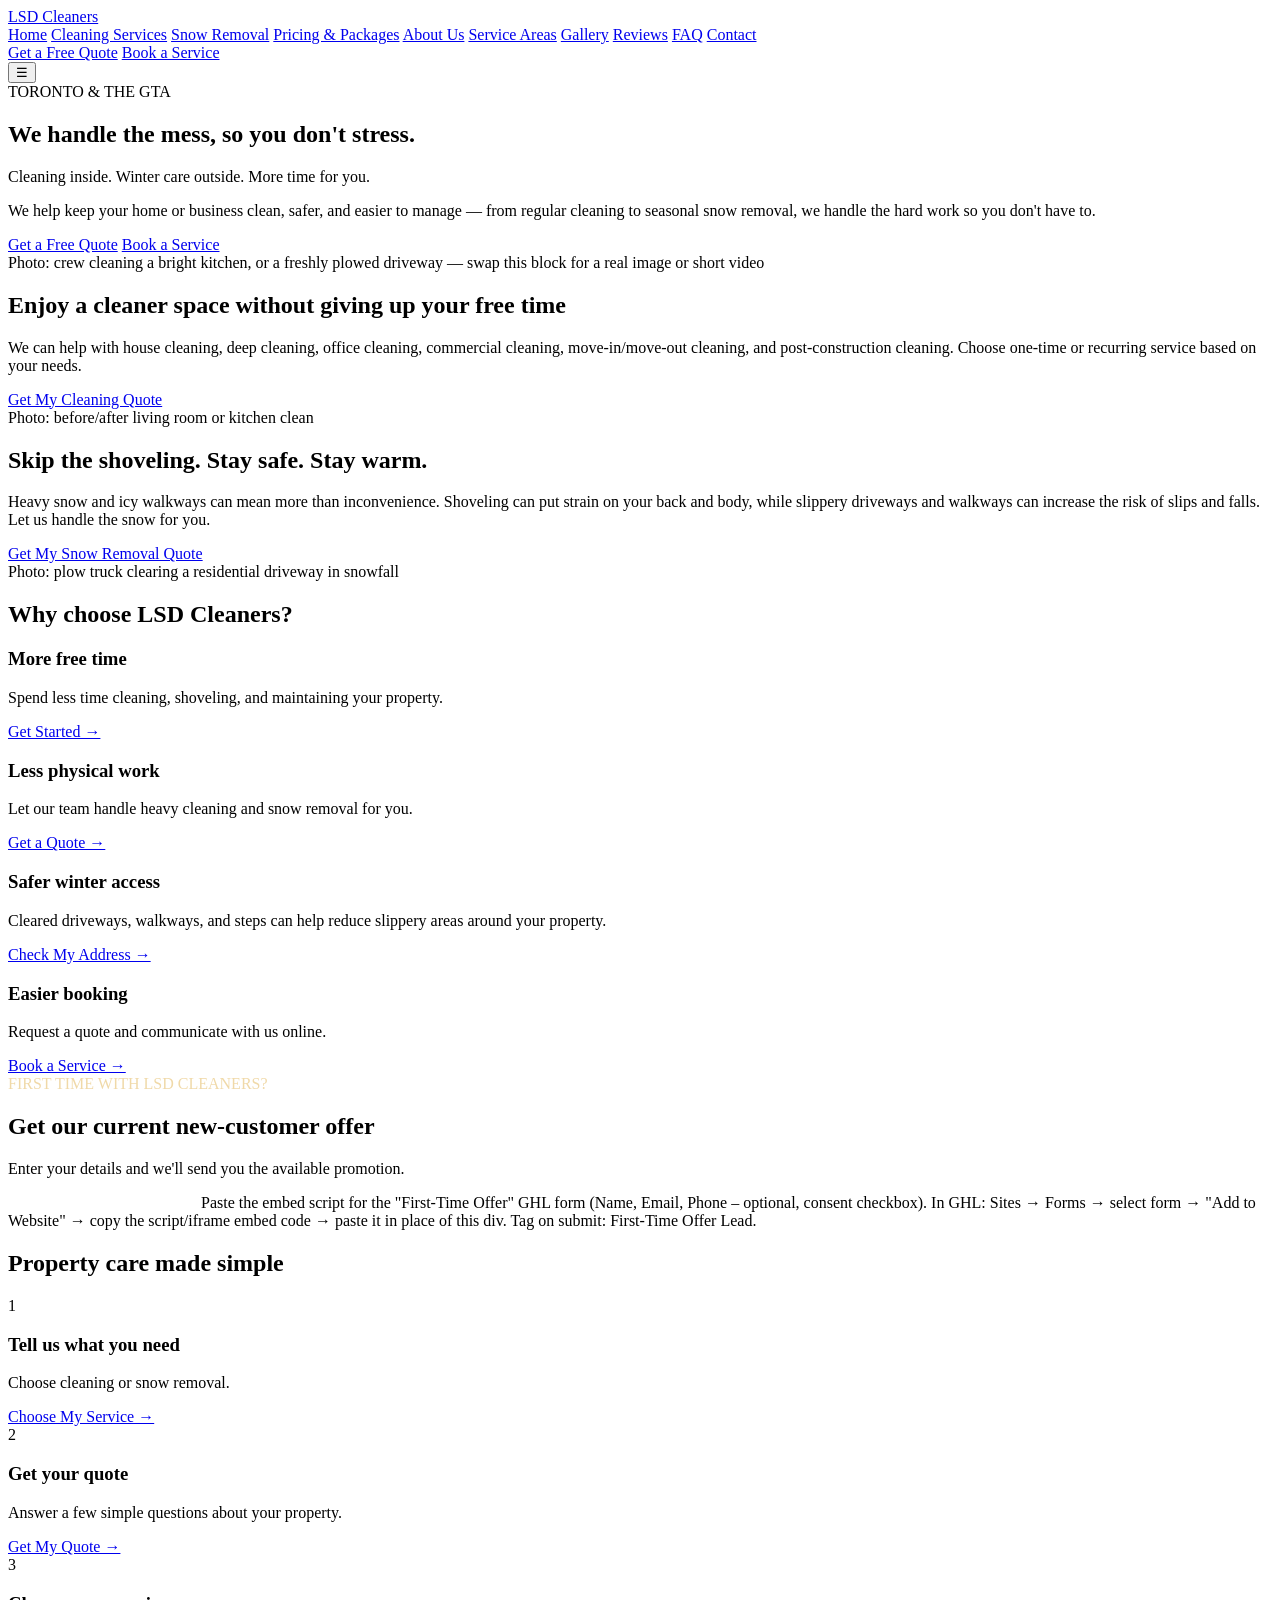
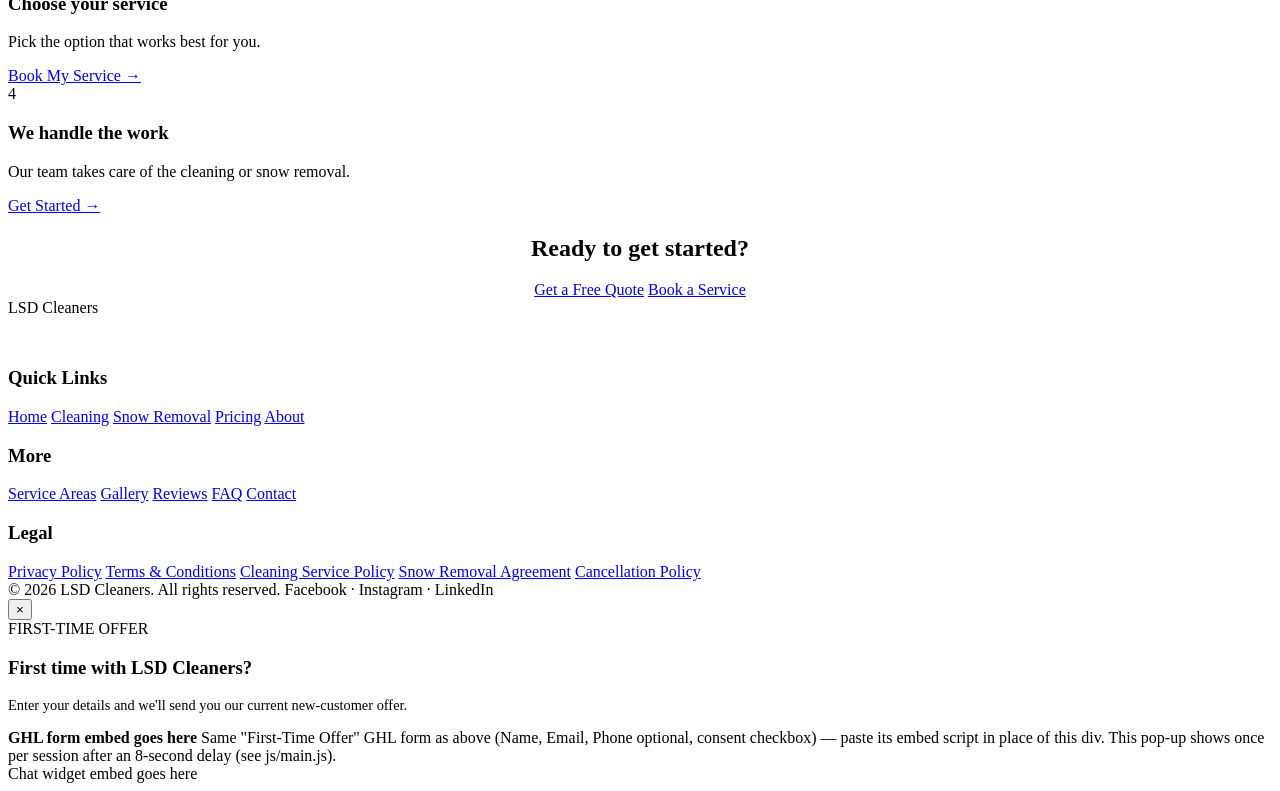
==== index.html @ 61bec06a "Add files via upload" ====
<!DOCTYPE html>
<html lang="en">
<head>
<meta charset="UTF-8">
<meta name="viewport" content="width=device-width, initial-scale=1.0">
<title>LSD Cleaners | House Cleaning & Snow Removal — Toronto & GTA</title>
<meta name="description" content="Residential and commercial cleaning plus seasonal snow removal in Toronto, North York, Scarborough, Markham and Thornhill. Get a free quote today.">
<link rel="preconnect" href="https://fonts.googleapis.com">
<link href="https://fonts.googleapis.com/css2?family=Fraunces:wght@500;600&family=Work+Sans:wght@400;500;600&display=swap" rel="stylesheet">
<link rel="stylesheet" href="css/styles.css">
</head>
<body>

<!-- ============ HEADER ============ -->
<header class="site-header">
  <div class="header-inner">
    <a href="index.html" class="logo">LSD Cleaners</a>
    <nav class="main-nav">
      <a href="index.html">Home</a>
      <a href="cleaning-services.html">Cleaning Services</a>
      <a href="snow-removal.html">Snow Removal</a>
      <a href="pricing.html">Pricing &amp; Packages</a>
      <a href="about.html">About Us</a>
      <a href="service-areas.html">Service Areas</a>
      <a href="gallery.html">Gallery</a>
      <a href="reviews.html">Reviews</a>
      <a href="faq.html">FAQ</a>
      <a href="contact.html">Contact</a>
    </nav>
    <div class="header-ctas">
      <a href="get-a-quote.html" class="btn btn-outline">Get a Free Quote</a>
      <a href="book-now.html" class="btn btn-primary">Book a Service</a>
    </div>
    <button class="nav-toggle" aria-label="Toggle menu">&#9776;</button>
  </div>
</header>

<!-- ============ HERO ============ -->
<section class="hero">
  <div class="wrap hero-inner">
    <div>
      <div class="eyebrow">TORONTO &amp; THE GTA</div>
      <h1>We handle the mess, so you don't stress.</h1>
      <p>Cleaning inside. Winter care outside. More time for you.</p>
      <p>We help keep your home or business clean, safer, and easier to manage — from regular cleaning to seasonal snow removal, we handle the hard work so you don't have to.</p>
      <div class="hero-ctas">
        <a href="get-a-quote.html" class="btn btn-primary">Get a Free Quote</a>
        <a href="book-now.html" class="btn btn-outline">Book a Service</a>
      </div>
    </div>
    <div class="hero-visual">Photo: crew cleaning a bright kitchen, or a freshly plowed driveway — swap this block for a real image or short video</div>
  </div>
</section>

<!-- ============ CLEANING TEASER ============ -->
<section class="section section-alt">
  <div class="wrap service-block">
    <div>
      <div class="accent-bar cleaning"></div>
      <h2>Enjoy a cleaner space without giving up your free time</h2>
      <p>We can help with house cleaning, deep cleaning, office cleaning, commercial cleaning, move-in/move-out cleaning, and post-construction cleaning. Choose one-time or recurring service based on your needs.</p>
      <a href="cleaning-services.html" class="btn btn-outline">Get My Cleaning Quote</a>
    </div>
    <div class="service-media cleaning">Photo: before/after living room or kitchen clean</div>
  </div>
</section>

<!-- ============ SNOW TEASER ============ -->
<section class="section">
  <div class="wrap service-block reverse">
    <div>
      <div class="accent-bar snow"></div>
      <h2>Skip the shoveling. Stay safe. Stay warm.</h2>
      <p>Heavy snow and icy walkways can mean more than inconvenience. Shoveling can put strain on your back and body, while slippery driveways and walkways can increase the risk of slips and falls. Let us handle the snow for you.</p>
      <a href="snow-removal.html" class="btn btn-outline-ice">Get My Snow Removal Quote</a>
    </div>
    <div class="service-media snow">Photo: plow truck clearing a residential driveway in snowfall</div>
  </div>
</section>

<!-- ============ WHY CHOOSE US ============ -->
<section class="section section-alt">
  <div class="wrap">
    <div class="section-head">
      <h2>Why choose LSD Cleaners?</h2>
    </div>
    <div class="card-grid">
      <div class="card">
        <h3>More free time</h3>
        <p>Spend less time cleaning, shoveling, and maintaining your property.</p>
        <a href="get-a-quote.html" class="card-link">Get Started &rarr;</a>
      </div>
      <div class="card ice">
        <h3>Less physical work</h3>
        <p>Let our team handle heavy cleaning and snow removal for you.</p>
        <a href="get-a-quote.html" class="card-link">Get a Quote &rarr;</a>
      </div>
      <div class="card ice">
        <h3>Safer winter access</h3>
        <p>Cleared driveways, walkways, and steps can help reduce slippery areas around your property.</p>
        <a href="service-areas.html" class="card-link">Check My Address &rarr;</a>
      </div>
      <div class="card">
        <h3>Easier booking</h3>
        <p>Request a quote and communicate with us online.</p>
        <a href="book-now.html" class="card-link">Book a Service &rarr;</a>
      </div>
    </div>
  </div>
</section>

<!-- ============ FIRST-TIME OFFER ============ -->
<section class="section">
  <div class="wrap">
    <div class="offer-panel" id="first-time-offer">
      <div>
        <div class="eyebrow" style="color:#F0D9A8;">FIRST TIME WITH LSD CLEANERS?</div>
        <h2>Get our current new-customer offer</h2>
        <p>Enter your details and we'll send you the available promotion.</p>
      </div>
      <div class="ghl-embed-slot">
        <strong style="color:#fff;">GHL form embed goes here</strong>
        Paste the embed script for the "First-Time Offer" GHL form (Name, Email, Phone – optional, consent checkbox).
        In GHL: Sites &rarr; Forms &rarr; select form &rarr; "Add to Website" &rarr; copy the script/iframe embed code &rarr; paste it in place of this div.
        Tag on submit: First-Time Offer Lead.
      </div>
    </div>
  </div>
</section>

<!-- ============ HOW IT WORKS ============ -->
<section class="section section-alt">
  <div class="wrap">
    <div class="section-head">
      <h2>Property care made simple</h2>
    </div>
    <div class="steps">
      <div class="step">
        <div class="num">1</div>
        <h3>Tell us what you need</h3>
        <p>Choose cleaning or snow removal.</p>
        <a href="get-a-quote.html" class="card-link">Choose My Service &rarr;</a>
      </div>
      <div class="step">
        <div class="num">2</div>
        <h3>Get your quote</h3>
        <p>Answer a few simple questions about your property.</p>
        <a href="get-a-quote.html" class="card-link">Get My Quote &rarr;</a>
      </div>
      <div class="step">
        <div class="num">3</div>
        <h3>Choose your service</h3>
        <p>Pick the option that works best for you.</p>
        <a href="book-now.html" class="card-link">Book My Service &rarr;</a>
      </div>
      <div class="step">
        <div class="num">4</div>
        <h3>We handle the work</h3>
        <p>Our team takes care of the cleaning or snow removal.</p>
        <a href="get-a-quote.html" class="card-link">Get Started &rarr;</a>
      </div>
    </div>
  </div>
</section>

<!-- ============ CLOSING CTA ============ -->
<section class="section">
  <div class="wrap" style="text-align:center;">
    <h2>Ready to get started?</h2>
    <div class="hero-ctas" style="justify-content:center;">
      <a href="get-a-quote.html" class="btn btn-primary">Get a Free Quote</a>
      <a href="book-now.html" class="btn btn-outline">Book a Service</a>
    </div>
  </div>
</section>

<!-- ============ FOOTER ============ -->
<footer class="site-footer">
  <div class="wrap footer-grid">
    <div>
      <div class="footer-tagline">LSD Cleaners</div>
      <p style="color:rgba(255,255,255,0.65); font-size:0.88rem;">Cleaning inside. Winter care outside. More time for you.</p>
    </div>
    <div>
      <h3>Quick Links</h3>
      <a href="index.html">Home</a>
      <a href="cleaning-services.html">Cleaning</a>
      <a href="snow-removal.html">Snow Removal</a>
      <a href="pricing.html">Pricing</a>
      <a href="about.html">About</a>
    </div>
    <div>
      <h3>More</h3>
      <a href="service-areas.html">Service Areas</a>
      <a href="gallery.html">Gallery</a>
      <a href="reviews.html">Reviews</a>
      <a href="faq.html">FAQ</a>
      <a href="contact.html">Contact</a>
    </div>
    <div>
      <h3>Legal</h3>
      <a href="privacy.html">Privacy Policy</a>
      <a href="terms.html">Terms &amp; Conditions</a>
      <a href="cleaning-policy.html">Cleaning Service Policy</a>
      <a href="snow-agreement.html">Snow Removal Agreement</a>
      <a href="cancellation-policy.html">Cancellation Policy</a>
    </div>
  </div>
  <div class="wrap footer-bottom">
    <span>&copy; <span id="year"></span> LSD Cleaners. All rights reserved.</span>
    <span>Facebook &middot; Instagram &middot; LinkedIn</span>
  </div>
</footer>

<!-- ============ FIRST-TIME OFFER POP-UP ============ -->
<div class="popup-overlay" id="first-time-popup">
  <div class="popup-card">
    <button class="popup-close" aria-label="Close">&times;</button>
    <div class="eyebrow">FIRST-TIME OFFER</div>
    <h3>First time with LSD Cleaners?</h3>
    <p style="font-size:0.9rem;">Enter your details and we'll send you our current new-customer offer.</p>
    <div class="ghl-slot">
      <strong>GHL form embed goes here</strong>
      Same "First-Time Offer" GHL form as above (Name, Email, Phone optional, consent checkbox) — paste its embed script in place of this div. This pop-up shows once per session after an 8-second delay (see js/main.js).
    </div>
  </div>
</div>

<!-- ============ CHAT WIDGET PLACEHOLDER ============ -->
<!-- Replace this div with GHL's Conversations AI chat widget embed script (Sites/Conversations -> Chat Widget -> copy embed code). It should appear on every page. -->
<div class="chat-launcher-slot">Chat widget embed goes here</div>

<script src="js/main.js"></script>
<script>document.getElementById('year').textContent = new Date().getFullYear();</script>
</body>
</html>
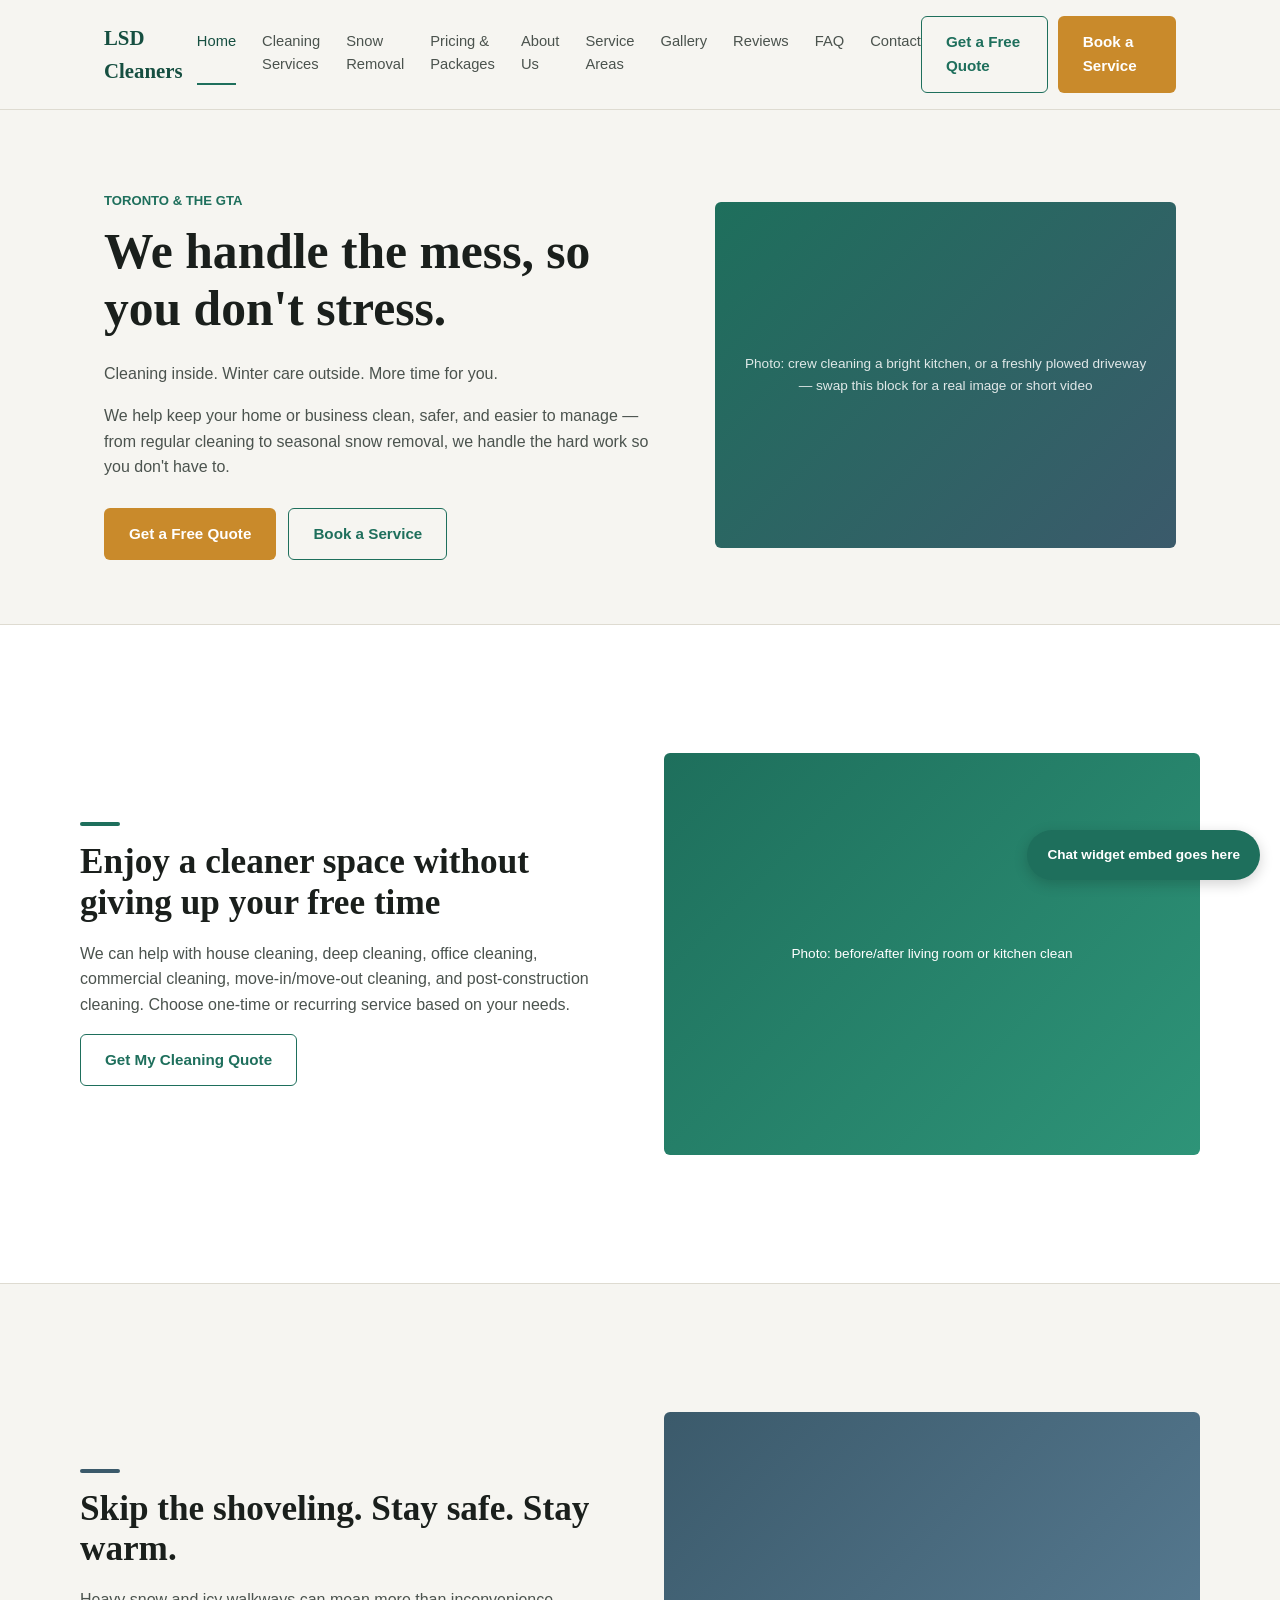
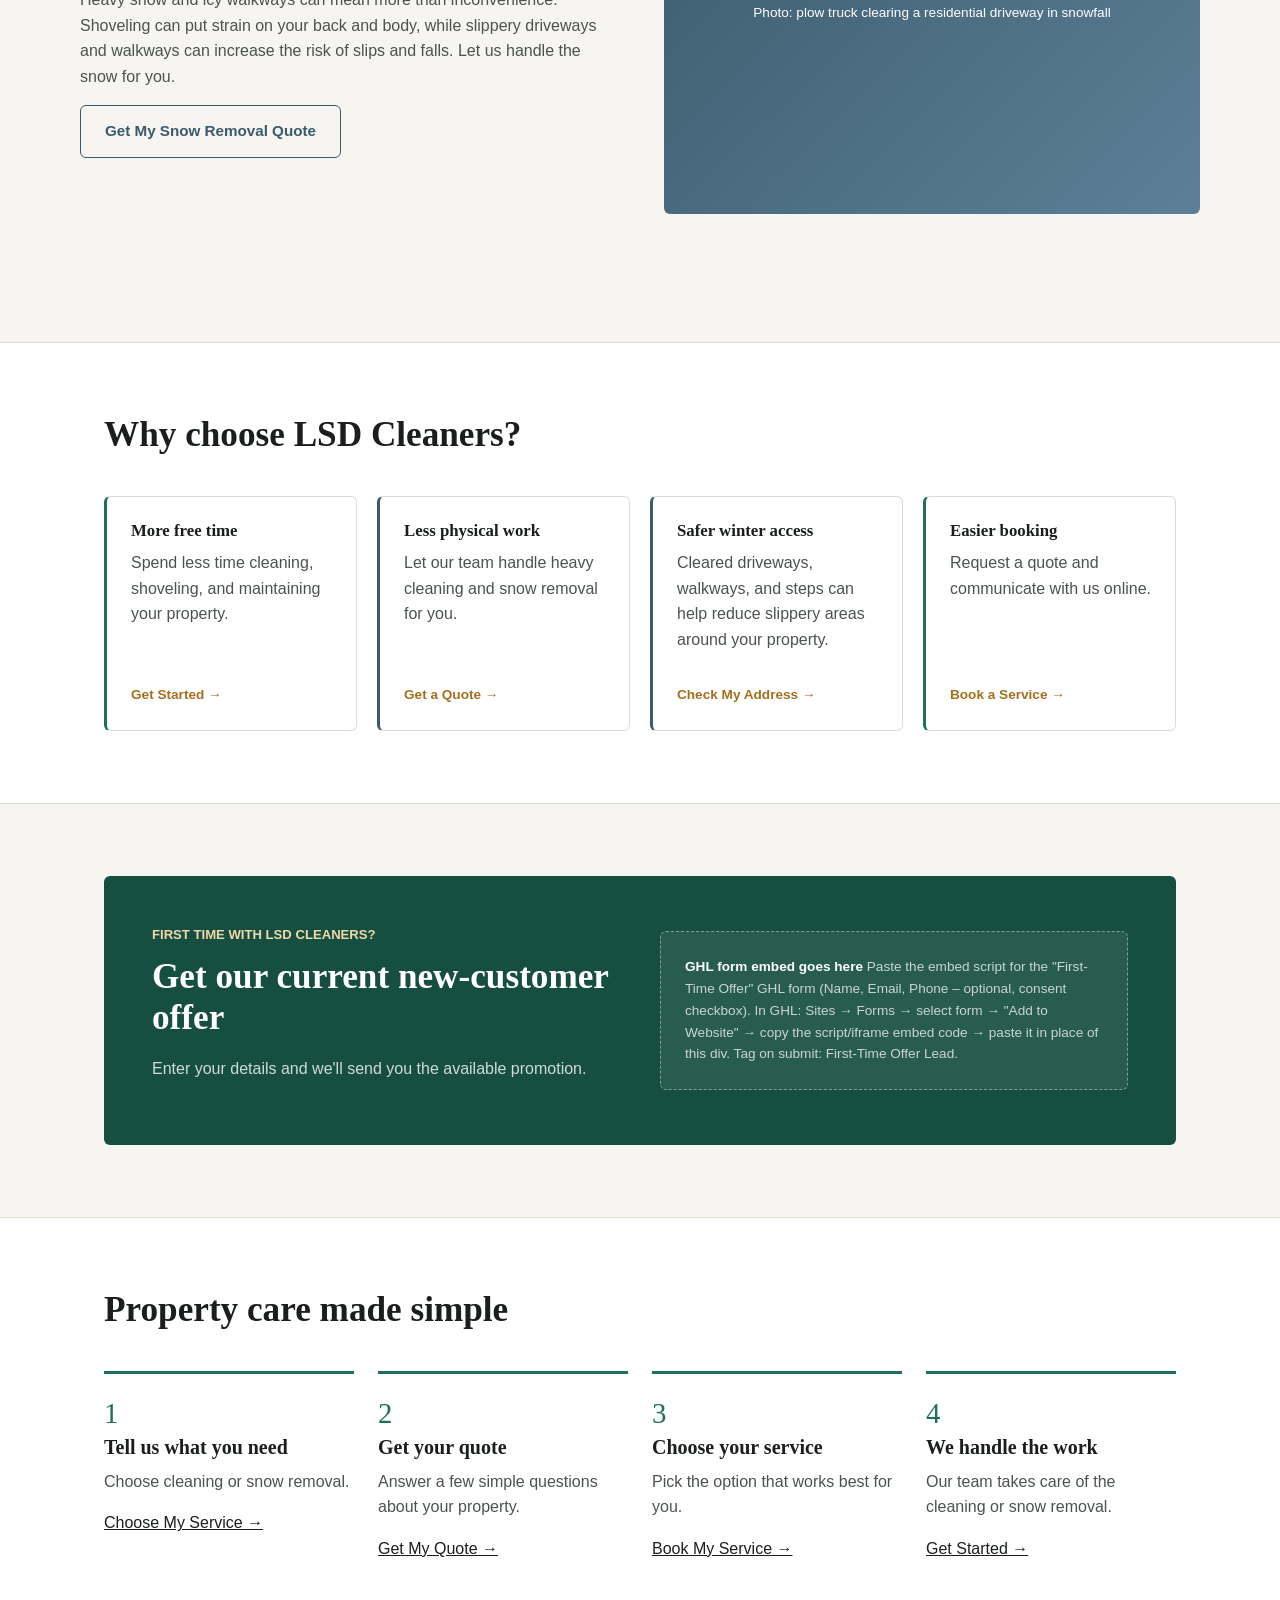
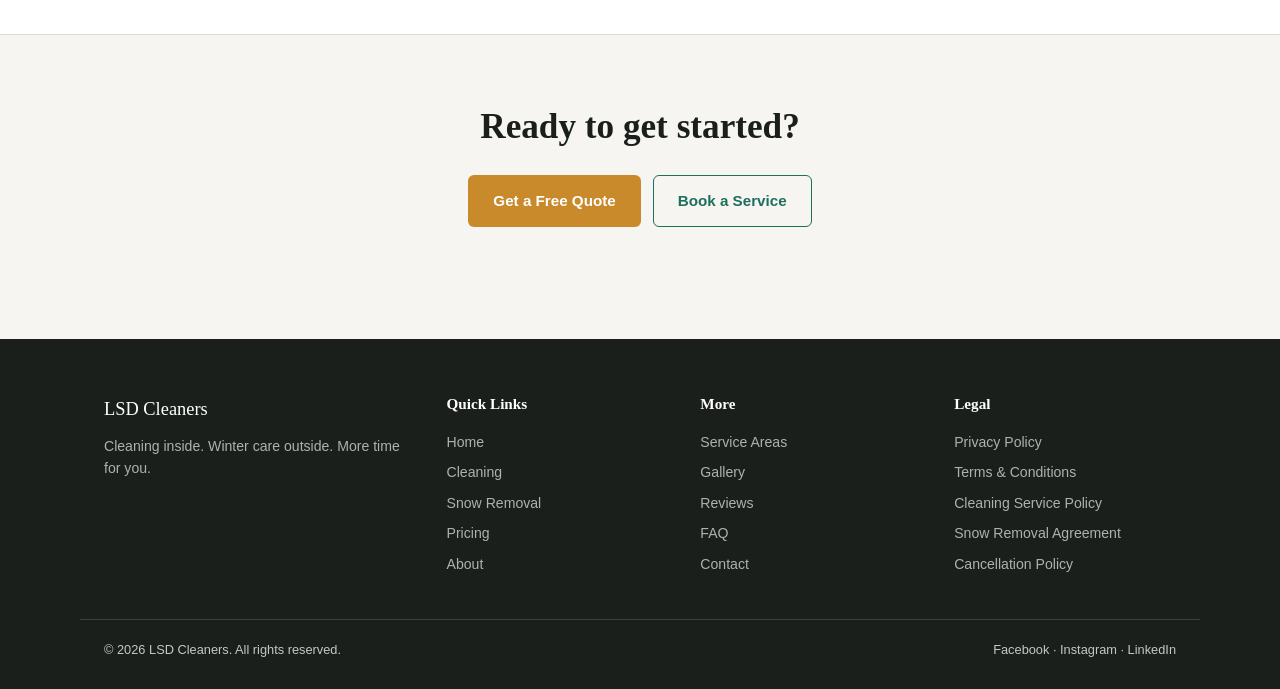
==== commit 1f5fe352: "Update index.html" ====
--- a/index.html
+++ b/index.html
@@ -7,7 +7,7 @@
 <meta name="description" content="Residential and commercial cleaning plus seasonal snow removal in Toronto, North York, Scarborough, Markham and Thornhill. Get a free quote today.">
 <link rel="preconnect" href="https://fonts.googleapis.com">
 <link href="https://fonts.googleapis.com/css2?family=Fraunces:wght@500;600&family=Work+Sans:wght@400;500;600&display=swap" rel="stylesheet">
-<link rel="stylesheet" href="css/styles.css">
+<link rel="stylesheet" href="styles.css">
 </head>
 <body>
 
@@ -230,7 +230,7 @@
 <!-- Replace this div with GHL's Conversations AI chat widget embed script (Sites/Conversations -> Chat Widget -> copy embed code). It should appear on every page. -->
 <div class="chat-launcher-slot">Chat widget embed goes here</div>
 
-<script src="js/main.js"></script>
+<script src="main.js"></script>
 <script>document.getElementById('year').textContent = new Date().getFullYear();</script>
 </body>
 </html>
--- a/styles.css
+++ b/styles.css
@@ -0,0 +1,214 @@
+/* ===================================================
+   LSD Cleaners — design tokens
+=================================================== */
+:root {
+  --evergreen: #1E6F5C;
+  --evergreen-dark: #164F41;
+  --ice-blue: #3B5A6B;
+  --ice-blue-dark: #2A4150;
+  --gold: #C98A2B;
+  --gold-dark: #A66F1E;
+  --bg: #F6F5F1;
+  --bg-panel: #FFFFFF;
+  --ink: #1A1F1C;
+  --ink-soft: #4B534E;
+  --border: #DEDBD1;
+  --radius: 6px;
+  --max: 1120px;
+  --font-head: 'Fraunces', Georgia, serif;
+  --font-body: 'Work Sans', -apple-system, BlinkMacSystemFont, Arial, sans-serif;
+}
+
+* { box-sizing: border-box; }
+html { scroll-behavior: smooth; }
+body {
+  margin: 0;
+  background: var(--bg);
+  color: var(--ink);
+  font-family: var(--font-body);
+  font-size: 16px;
+  line-height: 1.6;
+  -webkit-font-smoothing: antialiased;
+}
+img { max-width: 100%; display: block; }
+a { color: inherit; }
+
+h1, h2, h3 {
+  font-family: var(--font-head);
+  font-weight: 600;
+  line-height: 1.15;
+  margin: 0 0 0.5em;
+  color: var(--ink);
+}
+h1 { font-size: clamp(2.1rem, 4.5vw, 3.1rem); }
+h2 { font-size: clamp(1.6rem, 3vw, 2.2rem); }
+h3 { font-size: 1.25rem; }
+p { margin: 0 0 1em; color: var(--ink-soft); max-width: 62ch; }
+
+.wrap { max-width: var(--max); margin: 0 auto; padding: 0 24px; }
+.section { padding: 72px 0; }
+.section-tight { padding: 48px 0; }
+.section-alt { background: var(--bg-panel); border-top: 1px solid var(--border); border-bottom: 1px solid var(--border); }
+
+/* ---------- Buttons ---------- */
+.btn {
+  display: inline-flex;
+  align-items: center;
+  gap: 8px;
+  padding: 13px 24px;
+  border-radius: var(--radius);
+  font-family: var(--font-body);
+  font-weight: 600;
+  font-size: 0.95rem;
+  text-decoration: none;
+  border: 1.5px solid transparent;
+  cursor: pointer;
+  transition: background 0.15s ease, color 0.15s ease, border-color 0.15s ease;
+}
+.btn-primary { background: var(--gold); color: #fff; }
+.btn-primary:hover { background: var(--gold-dark); }
+.btn-outline { background: transparent; border-color: var(--evergreen); color: var(--evergreen); }
+.btn-outline:hover { background: var(--evergreen); color: #fff; }
+.btn-outline-ice { border-color: var(--ice-blue); color: var(--ice-blue); }
+.btn-outline-ice:hover { background: var(--ice-blue); color: #fff; }
+.btn-ghost { background: transparent; color: var(--ink); border-color: var(--border); }
+.btn-ghost:hover { border-color: var(--ink); }
+
+/* ---------- Header ---------- */
+header.site-header {
+  position: sticky; top: 0; z-index: 50;
+  background: rgba(246,245,241,0.94);
+  backdrop-filter: blur(6px);
+  border-bottom: 1px solid var(--border);
+}
+.header-inner {
+  display: flex; align-items: center; justify-content: space-between;
+  padding: 16px 24px; max-width: var(--max); margin: 0 auto;
+}
+.logo { font-family: var(--font-head); font-size: 1.3rem; font-weight: 600; text-decoration: none; color: var(--evergreen-dark); }
+nav.main-nav { display: flex; gap: 26px; }
+nav.main-nav a {
+  text-decoration: none; font-size: 0.92rem; font-weight: 500; color: var(--ink-soft);
+  padding: 6px 0; border-bottom: 2px solid transparent;
+}
+nav.main-nav a:hover, nav.main-nav a.active { color: var(--evergreen-dark); border-bottom-color: var(--evergreen); }
+.header-ctas { display: flex; gap: 10px; align-items: center; }
+.nav-toggle { display: none; background: none; border: none; font-size: 1.6rem; cursor: pointer; color: var(--ink); }
+
+@media (max-width: 900px) {
+  nav.main-nav { display: none; flex-direction: column; gap: 0; position: absolute; top: 100%; left: 0; right: 0; background: var(--bg-panel); border-bottom: 1px solid var(--border); padding: 8px 24px; }
+  nav.main-nav.open { display: flex; }
+  nav.main-nav a { padding: 12px 0; border-bottom: 1px solid var(--border); }
+  .header-ctas .btn-outline { display: none; }
+  .nav-toggle { display: block; }
+}
+
+/* ---------- Hero ---------- */
+.hero { padding: 80px 0 64px; }
+.hero-inner { display: grid; grid-template-columns: 1.1fr 0.9fr; gap: 48px; align-items: center; }
+.eyebrow { font-size: 0.82rem; font-weight: 600; color: var(--evergreen); margin-bottom: 12px; }
+.hero-ctas { display: flex; gap: 12px; margin-top: 28px; flex-wrap: wrap; }
+.hero-visual {
+  aspect-ratio: 4/3; background: linear-gradient(135deg, var(--evergreen) 0%, var(--ice-blue) 100%);
+  border-radius: var(--radius); display: flex; align-items: center; justify-content: center;
+  color: rgba(255,255,255,0.85); font-size: 0.85rem; text-align: center; padding: 24px;
+}
+@media (max-width: 900px) { .hero-inner { grid-template-columns: 1fr; } }
+
+/* ---------- Service teaser blocks (alternating) ---------- */
+.service-block { display: grid; grid-template-columns: 1fr 1fr; gap: 48px; align-items: center; padding: 56px 0; }
+.service-block.reverse .service-media { order: 2; }
+.service-media {
+  aspect-ratio: 4/3; border-radius: var(--radius);
+  display: flex; align-items: center; justify-content: center; color: #fff; font-size: 0.85rem; text-align: center; padding: 20px;
+}
+.service-media.cleaning { background: linear-gradient(135deg, var(--evergreen) 0%, #2E9478 100%); }
+.service-media.snow { background: linear-gradient(135deg, var(--ice-blue) 0%, #5C8098 100%); }
+.accent-bar { width: 40px; height: 4px; border-radius: 2px; margin-bottom: 16px; }
+.accent-bar.cleaning { background: var(--evergreen); }
+.accent-bar.snow { background: var(--ice-blue); }
+@media (max-width: 900px) { .service-block, .service-block.reverse { grid-template-columns: 1fr; } .service-block.reverse .service-media { order: 0; } }
+
+/* ---------- Cards grid ---------- */
+.card-grid { display: grid; grid-template-columns: repeat(4, 1fr); gap: 20px; }
+.card {
+  background: var(--bg-panel); border: 1px solid var(--border); border-left: 3px solid var(--evergreen);
+  border-radius: var(--radius); padding: 24px; display: flex; flex-direction: column; gap: 6px;
+}
+.card.ice { border-left-color: var(--ice-blue); }
+.card h3 { font-size: 1.05rem; margin-bottom: 4px; }
+.card a.card-link { font-size: 0.85rem; font-weight: 600; color: var(--gold-dark); text-decoration: none; margin-top: auto; padding-top: 10px; }
+@media (max-width: 900px) { .card-grid { grid-template-columns: 1fr 1fr; } }
+@media (max-width: 560px) { .card-grid { grid-template-columns: 1fr; } }
+
+/* ---------- Steps ---------- */
+.steps { display: grid; grid-template-columns: repeat(4, 1fr); gap: 24px; counter-reset: step; }
+.step { border-top: 3px solid var(--evergreen); padding-top: 16px; }
+.step .num { font-family: var(--font-head); font-size: 1.8rem; color: var(--evergreen); }
+@media (max-width: 900px) { .steps { grid-template-columns: 1fr 1fr; } }
+@media (max-width: 560px) { .steps { grid-template-columns: 1fr; } }
+
+/* ---------- First-time offer / lead-capture panel ---------- */
+.offer-panel {
+  background: var(--evergreen-dark); color: #fff; border-radius: var(--radius);
+  padding: 48px; display: grid; grid-template-columns: 1fr 1fr; gap: 40px; align-items: center;
+}
+.offer-panel h2, .offer-panel p { color: #fff; }
+.offer-panel p { color: rgba(255,255,255,0.8); }
+.ghl-embed-slot {
+  background: rgba(255,255,255,0.08); border: 1.5px dashed rgba(255,255,255,0.4);
+  border-radius: var(--radius); padding: 24px; font-size: 0.85rem; color: rgba(255,255,255,0.75);
+}
+@media (max-width: 900px) { .offer-panel { grid-template-columns: 1fr; padding: 32px 24px; } }
+
+/* Generic embed placeholder used across all pages for GHL forms/calendar/payment */
+.ghl-slot {
+  background: var(--bg-panel); border: 1.5px dashed var(--border);
+  border-radius: var(--radius); padding: 28px; font-size: 0.85rem; color: var(--ink-soft); text-align: center;
+}
+.ghl-slot strong { display: block; color: var(--ink); margin-bottom: 6px; font-size: 0.9rem; }
+
+/* ---------- Footer ---------- */
+footer.site-footer { background: var(--ink); color: rgba(255,255,255,0.75); padding: 56px 0 28px; margin-top: 40px; }
+.footer-grid { display: grid; grid-template-columns: 1.4fr 1fr 1fr 1fr; gap: 32px; }
+footer.site-footer h3 { color: #fff; font-size: 0.95rem; margin-bottom: 14px; }
+footer.site-footer a { display: block; color: rgba(255,255,255,0.65); text-decoration: none; font-size: 0.88rem; padding: 4px 0; }
+footer.site-footer a:hover { color: #fff; }
+.footer-tagline { font-family: var(--font-head); font-size: 1.15rem; color: #fff; margin-bottom: 10px; }
+.footer-bottom { border-top: 1px solid rgba(255,255,255,0.15); margin-top: 40px; padding-top: 20px; font-size: 0.8rem; display: flex; justify-content: space-between; flex-wrap: wrap; gap: 12px; }
+@media (max-width: 900px) { .footer-grid { grid-template-columns: 1fr 1fr; } }
+
+/* ---------- First-time offer pop-up modal ---------- */
+.popup-overlay {
+  display: none; position: fixed; inset: 0; background: rgba(26,31,28,0.55); z-index: 70;
+  align-items: center; justify-content: center; padding: 20px;
+}
+.popup-overlay.open { display: flex; }
+.popup-card {
+  background: #fff; border-radius: var(--radius); max-width: 420px; width: 100%;
+  padding: 32px; position: relative;
+}
+.popup-close {
+  position: absolute; top: 14px; right: 16px; background: none; border: none;
+  font-size: 1.3rem; cursor: pointer; color: var(--ink-soft);
+}
+.popup-card .eyebrow { margin-bottom: 6px; }
+
+/* ---------- Chat launcher placeholder ---------- */
+.chat-launcher-slot {
+  position: fixed; bottom: 20px; right: 20px; z-index: 60;
+  background: var(--evergreen); color: #fff; border-radius: 50px; padding: 14px 20px;
+  font-size: 0.85rem; font-weight: 600; box-shadow: 0 4px 14px rgba(0,0,0,0.18);
+}
+
+/* ---------- FAQ accordion (reused on FAQ page) ---------- */
+details.faq-item { border-bottom: 1px solid var(--border); padding: 16px 0; }
+details.faq-item summary { cursor: pointer; font-weight: 600; font-size: 1rem; list-style: none; }
+details.faq-item summary::-webkit-details-marker { display: none; }
+details.faq-item summary::after { content: '+'; float: right; color: var(--evergreen); font-size: 1.2rem; }
+details.faq-item[open] summary::after { content: '\2212'; }
+details.faq-item p { margin-top: 10px; }
+
+/* ---------- Section heading helper ---------- */
+.section-head { max-width: 640px; margin-bottom: 40px; }
+.section-head.center { margin-left: auto; margin-right: auto; text-align: center; }
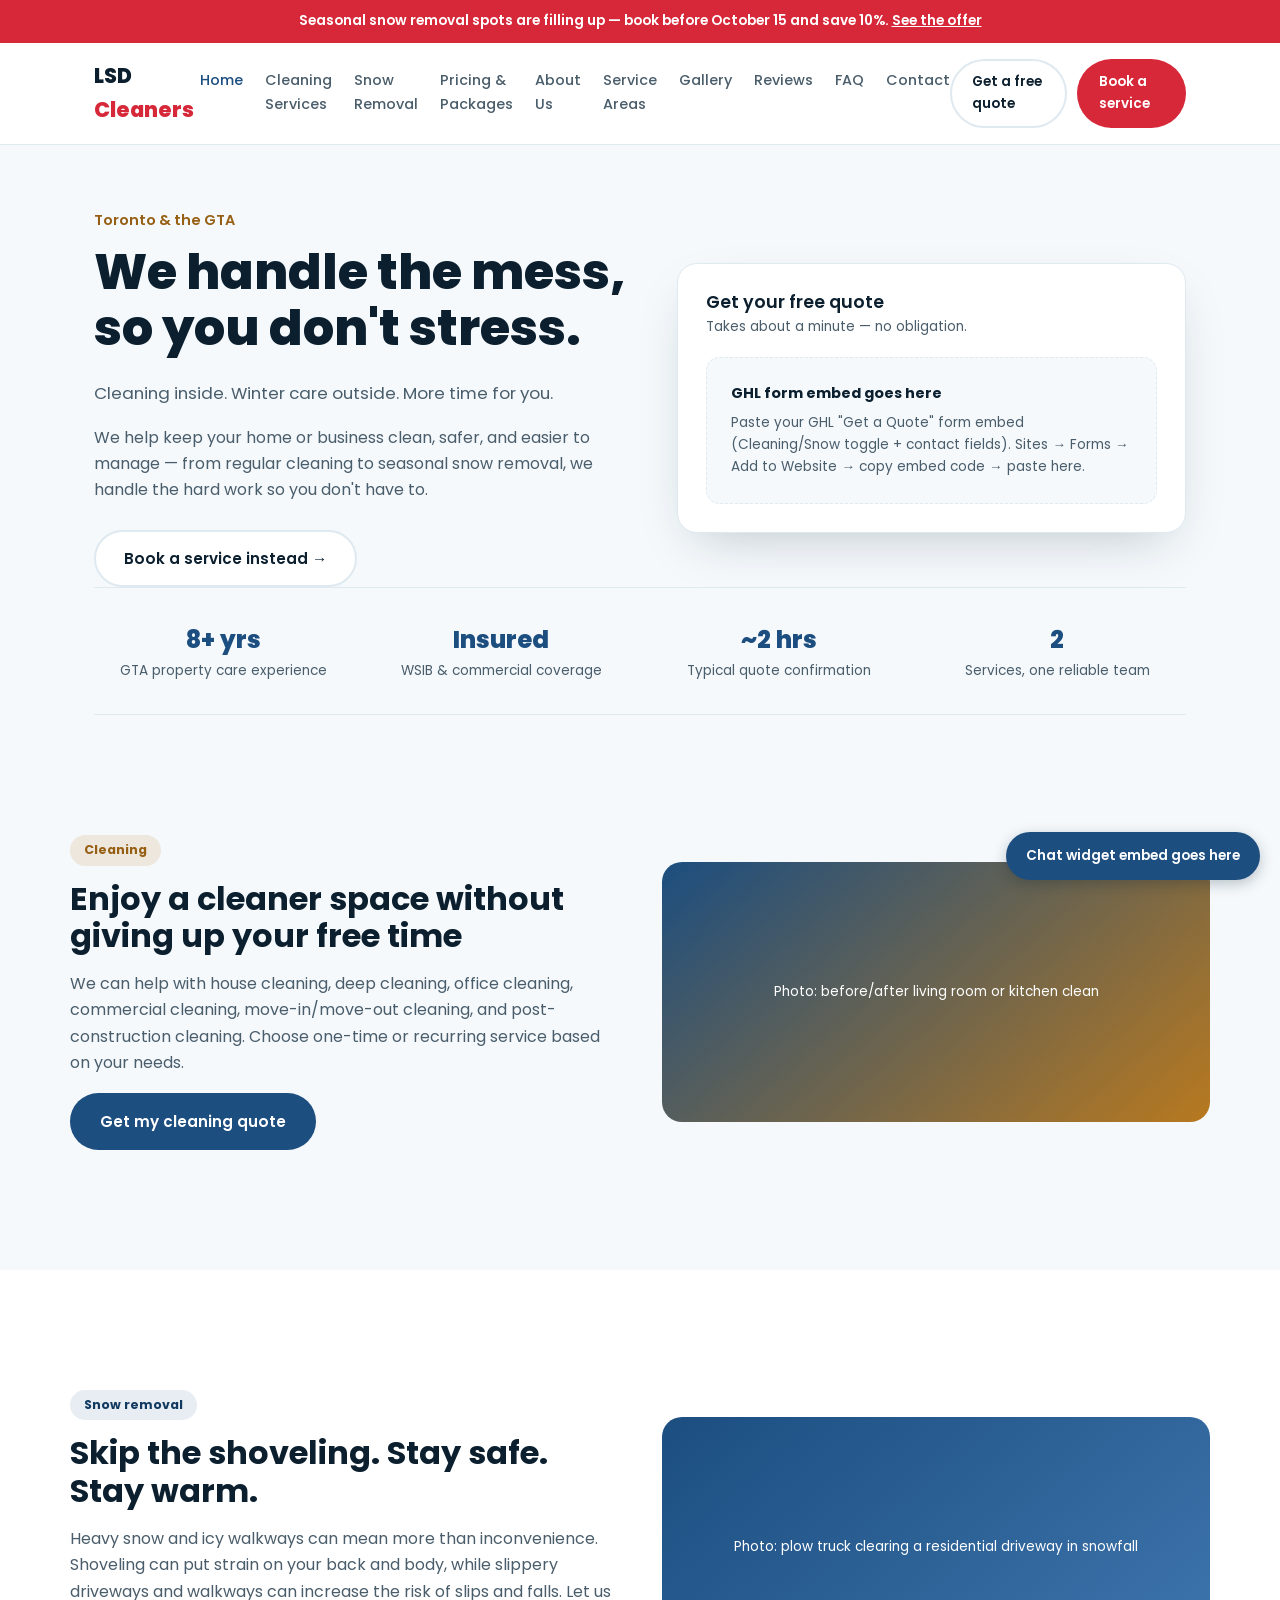
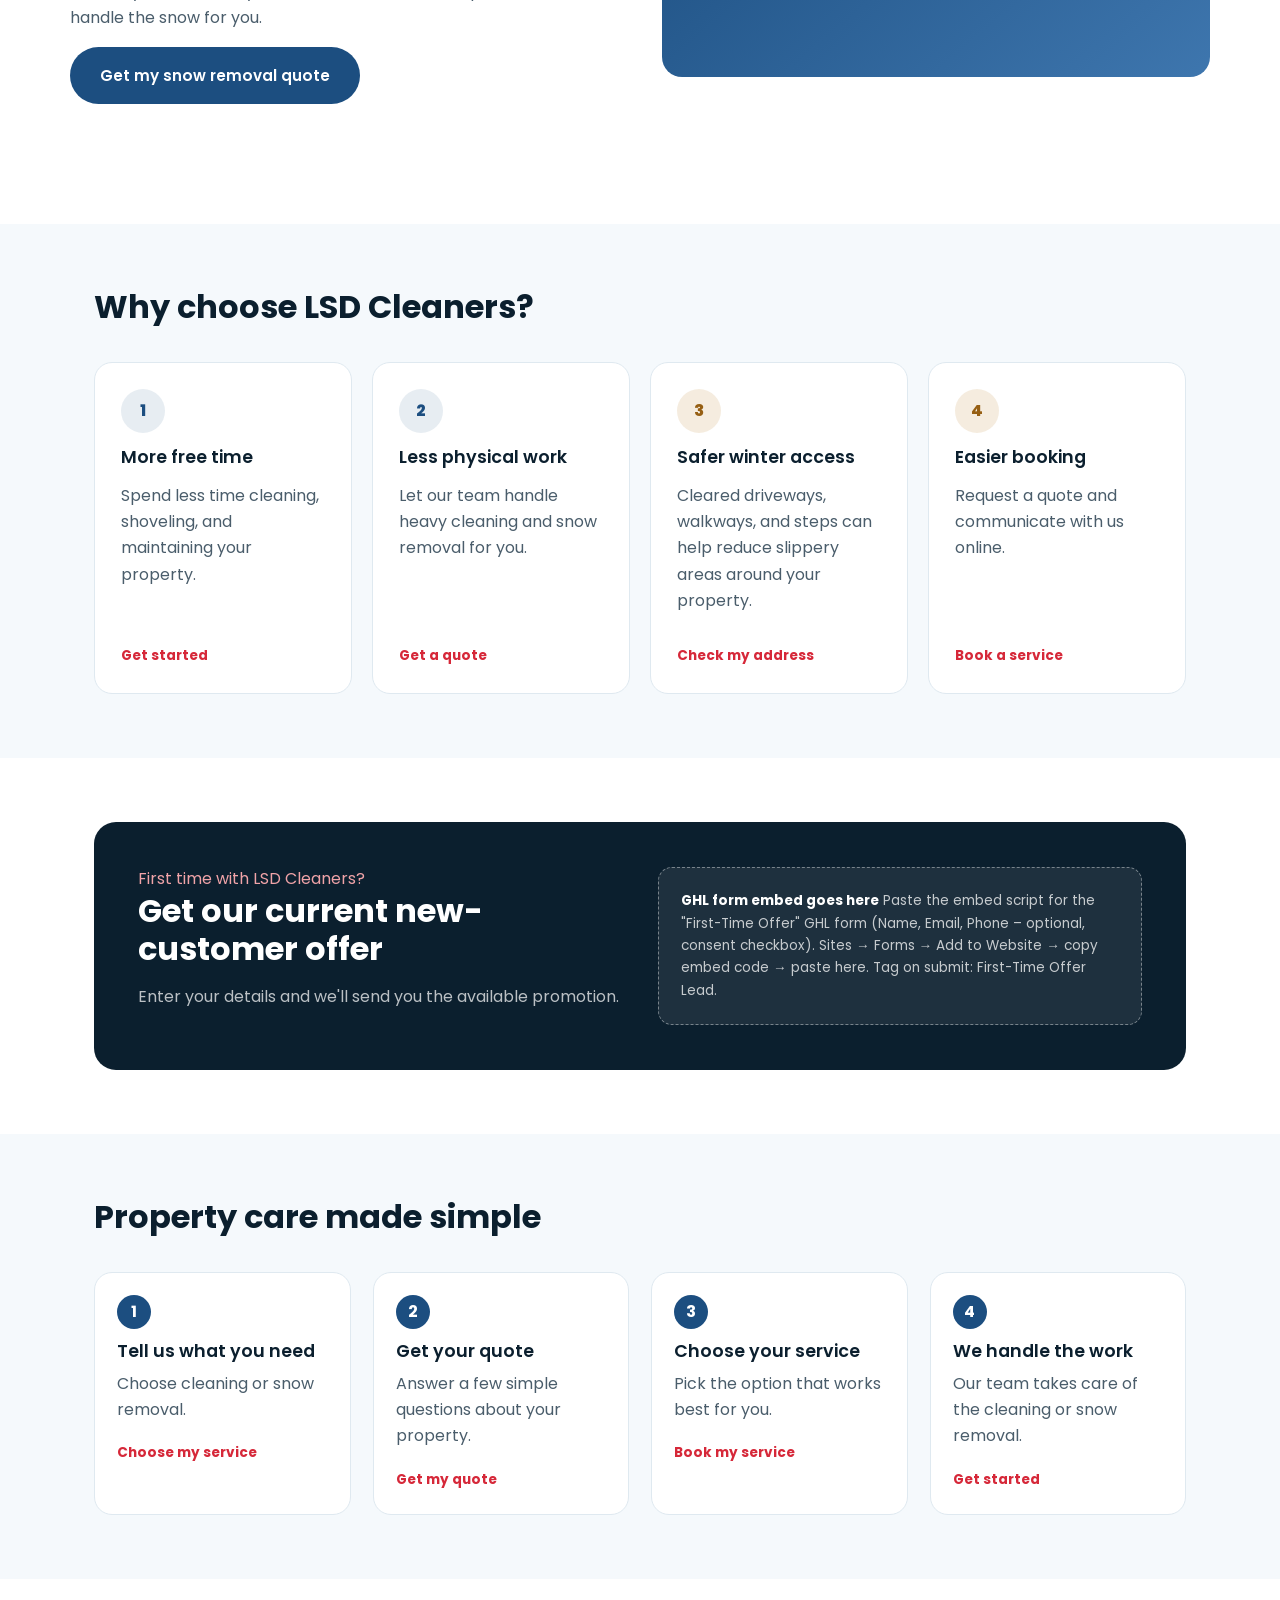
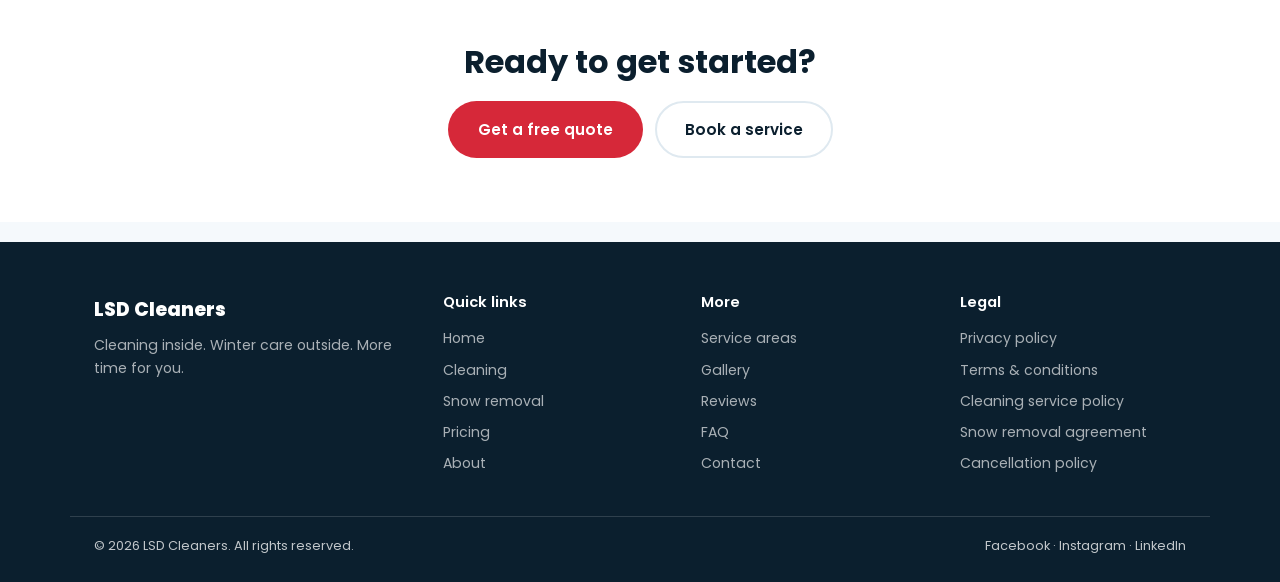
==== commit d2b146d3: "Add files via upload" ====
--- a/index.html
+++ b/index.html
@@ -6,15 +6,16 @@
 <title>LSD Cleaners | House Cleaning & Snow Removal — Toronto & GTA</title>
 <meta name="description" content="Residential and commercial cleaning plus seasonal snow removal in Toronto, North York, Scarborough, Markham and Thornhill. Get a free quote today.">
 <link rel="preconnect" href="https://fonts.googleapis.com">
-<link href="https://fonts.googleapis.com/css2?family=Fraunces:wght@500;600&family=Work+Sans:wght@400;500;600&display=swap" rel="stylesheet">
+<link href="https://fonts.googleapis.com/css2?family=Poppins:wght@400;500;600;700;800&display=swap" rel="stylesheet">
 <link rel="stylesheet" href="styles.css">
 </head>
 <body>
 
-<!-- ============ HEADER ============ -->
+<div class="announce">Seasonal snow removal spots are filling up — book before October 15 and save 10%. <a href="pricing.html">See the offer</a></div>
+
 <header class="site-header">
   <div class="header-inner">
-    <a href="index.html" class="logo">LSD Cleaners</a>
+    <a href="index.html" class="logo">LSD <span>Cleaners</span></a>
     <nav class="main-nav">
       <a href="index.html">Home</a>
       <a href="cleaning-services.html">Cleaning Services</a>
@@ -28,108 +29,124 @@
       <a href="contact.html">Contact</a>
     </nav>
     <div class="header-ctas">
-      <a href="get-a-quote.html" class="btn btn-outline">Get a Free Quote</a>
-      <a href="book-now.html" class="btn btn-primary">Book a Service</a>
+      <a href="get-a-quote.html" class="btn btn-outline btn-sm">Get a free quote</a>
+      <a href="book-now.html" class="btn btn-primary btn-sm">Book a service</a>
     </div>
     <button class="nav-toggle" aria-label="Toggle menu">&#9776;</button>
   </div>
 </header>
 
-<!-- ============ HERO ============ -->
-<section class="hero">
+<!-- ============ HERO w/ embedded quote card ============ -->
+<section class="section" style="padding-bottom:0;">
   <div class="wrap hero-inner">
-    <div>
-      <div class="eyebrow">TORONTO &amp; THE GTA</div>
+    <div class="hero-copy">
+      <div class="kicker">Toronto &amp; the GTA</div>
       <h1>We handle the mess, so you don't stress.</h1>
-      <p>Cleaning inside. Winter care outside. More time for you.</p>
+      <p style="font-size:1.05rem;">Cleaning inside. Winter care outside. More time for you.</p>
       <p>We help keep your home or business clean, safer, and easier to manage — from regular cleaning to seasonal snow removal, we handle the hard work so you don't have to.</p>
-      <div class="hero-ctas">
-        <a href="get-a-quote.html" class="btn btn-primary">Get a Free Quote</a>
-        <a href="book-now.html" class="btn btn-outline">Book a Service</a>
-      </div>
-    </div>
-    <div class="hero-visual">Photo: crew cleaning a bright kitchen, or a freshly plowed driveway — swap this block for a real image or short video</div>
+      <a href="book-now.html" class="btn btn-outline">Book a service instead &rarr;</a>
+    </div>
+    <div class="quote-card">
+      <h3>Get your free quote</h3>
+      <div class="sub">Takes about a minute — no obligation.</div>
+      <div class="ghl-slot">
+        <strong>GHL form embed goes here</strong>
+        Paste your GHL "Get a Quote" form embed (Cleaning/Snow toggle + contact fields). Sites &rarr; Forms &rarr; Add to Website &rarr; copy embed code &rarr; paste here.
+      </div>
+    </div>
+  </div>
+</section>
+
+<!-- ============ TRUST STRIP ============ -->
+<section class="wrap">
+  <div class="trust-strip">
+    <div class="trust-item"><div class="big">8+ yrs</div><div class="small">GTA property care experience</div></div>
+    <div class="trust-item"><div class="big">Insured</div><div class="small">WSIB &amp; commercial coverage</div></div>
+    <div class="trust-item"><div class="big">~2 hrs</div><div class="small">Typical quote confirmation</div></div>
+    <div class="trust-item"><div class="big">2</div><div class="small">Services, one reliable team</div></div>
   </div>
 </section>
 
 <!-- ============ CLEANING TEASER ============ -->
-<section class="section section-alt">
+<section class="section">
   <div class="wrap service-block">
     <div>
-      <div class="accent-bar cleaning"></div>
+      <span class="tag cleaning">Cleaning</span>
       <h2>Enjoy a cleaner space without giving up your free time</h2>
       <p>We can help with house cleaning, deep cleaning, office cleaning, commercial cleaning, move-in/move-out cleaning, and post-construction cleaning. Choose one-time or recurring service based on your needs.</p>
-      <a href="cleaning-services.html" class="btn btn-outline">Get My Cleaning Quote</a>
+      <a href="cleaning-services.html" class="btn btn-ice">Get my cleaning quote</a>
     </div>
     <div class="service-media cleaning">Photo: before/after living room or kitchen clean</div>
   </div>
 </section>
 
 <!-- ============ SNOW TEASER ============ -->
-<section class="section">
+<section class="section section-alt">
   <div class="wrap service-block reverse">
     <div>
-      <div class="accent-bar snow"></div>
+      <span class="tag snow">Snow removal</span>
       <h2>Skip the shoveling. Stay safe. Stay warm.</h2>
       <p>Heavy snow and icy walkways can mean more than inconvenience. Shoveling can put strain on your back and body, while slippery driveways and walkways can increase the risk of slips and falls. Let us handle the snow for you.</p>
-      <a href="snow-removal.html" class="btn btn-outline-ice">Get My Snow Removal Quote</a>
+      <a href="snow-removal.html" class="btn btn-ice">Get my snow removal quote</a>
     </div>
     <div class="service-media snow">Photo: plow truck clearing a residential driveway in snowfall</div>
   </div>
 </section>
 
 <!-- ============ WHY CHOOSE US ============ -->
-<section class="section section-alt">
+<section class="section">
   <div class="wrap">
     <div class="section-head">
       <h2>Why choose LSD Cleaners?</h2>
     </div>
     <div class="card-grid">
       <div class="card">
+        <div class="icon-badge">1</div>
         <h3>More free time</h3>
         <p>Spend less time cleaning, shoveling, and maintaining your property.</p>
-        <a href="get-a-quote.html" class="card-link">Get Started &rarr;</a>
-      </div>
-      <div class="card ice">
+        <a href="get-a-quote.html" class="card-link">Get started</a>
+      </div>
+      <div class="card">
+        <div class="icon-badge">2</div>
         <h3>Less physical work</h3>
         <p>Let our team handle heavy cleaning and snow removal for you.</p>
-        <a href="get-a-quote.html" class="card-link">Get a Quote &rarr;</a>
-      </div>
-      <div class="card ice">
+        <a href="get-a-quote.html" class="card-link">Get a quote</a>
+      </div>
+      <div class="card amber">
+        <div class="icon-badge">3</div>
         <h3>Safer winter access</h3>
         <p>Cleared driveways, walkways, and steps can help reduce slippery areas around your property.</p>
-        <a href="service-areas.html" class="card-link">Check My Address &rarr;</a>
-      </div>
-      <div class="card">
+        <a href="service-areas.html" class="card-link">Check my address</a>
+      </div>
+      <div class="card amber">
+        <div class="icon-badge">4</div>
         <h3>Easier booking</h3>
         <p>Request a quote and communicate with us online.</p>
-        <a href="book-now.html" class="card-link">Book a Service &rarr;</a>
+        <a href="book-now.html" class="card-link">Book a service</a>
       </div>
     </div>
   </div>
 </section>
 
 <!-- ============ FIRST-TIME OFFER ============ -->
-<section class="section">
+<section class="section section-alt">
   <div class="wrap">
     <div class="offer-panel" id="first-time-offer">
       <div>
-        <div class="eyebrow" style="color:#F0D9A8;">FIRST TIME WITH LSD CLEANERS?</div>
+        <div class="kicker" style="color:#F0A3A8;">First time with LSD Cleaners?</div>
         <h2>Get our current new-customer offer</h2>
         <p>Enter your details and we'll send you the available promotion.</p>
       </div>
       <div class="ghl-embed-slot">
         <strong style="color:#fff;">GHL form embed goes here</strong>
-        Paste the embed script for the "First-Time Offer" GHL form (Name, Email, Phone – optional, consent checkbox).
-        In GHL: Sites &rarr; Forms &rarr; select form &rarr; "Add to Website" &rarr; copy the script/iframe embed code &rarr; paste it in place of this div.
-        Tag on submit: First-Time Offer Lead.
+        Paste the embed script for the "First-Time Offer" GHL form (Name, Email, Phone – optional, consent checkbox). Sites &rarr; Forms &rarr; Add to Website &rarr; copy embed code &rarr; paste here. Tag on submit: First-Time Offer Lead.
       </div>
     </div>
   </div>
 </section>
 
 <!-- ============ HOW IT WORKS ============ -->
-<section class="section section-alt">
+<section class="section">
   <div class="wrap">
     <div class="section-head">
       <h2>Property care made simple</h2>
@@ -139,37 +156,37 @@
         <div class="num">1</div>
         <h3>Tell us what you need</h3>
         <p>Choose cleaning or snow removal.</p>
-        <a href="get-a-quote.html" class="card-link">Choose My Service &rarr;</a>
+        <a href="get-a-quote.html" style="font-size:0.85rem; font-weight:700; color:var(--urgency); text-decoration:none;">Choose my service</a>
       </div>
       <div class="step">
         <div class="num">2</div>
         <h3>Get your quote</h3>
         <p>Answer a few simple questions about your property.</p>
-        <a href="get-a-quote.html" class="card-link">Get My Quote &rarr;</a>
+        <a href="get-a-quote.html" style="font-size:0.85rem; font-weight:700; color:var(--urgency); text-decoration:none;">Get my quote</a>
       </div>
       <div class="step">
         <div class="num">3</div>
         <h3>Choose your service</h3>
         <p>Pick the option that works best for you.</p>
-        <a href="book-now.html" class="card-link">Book My Service &rarr;</a>
+        <a href="book-now.html" style="font-size:0.85rem; font-weight:700; color:var(--urgency); text-decoration:none;">Book my service</a>
       </div>
       <div class="step">
         <div class="num">4</div>
         <h3>We handle the work</h3>
         <p>Our team takes care of the cleaning or snow removal.</p>
-        <a href="get-a-quote.html" class="card-link">Get Started &rarr;</a>
+        <a href="get-a-quote.html" style="font-size:0.85rem; font-weight:700; color:var(--urgency); text-decoration:none;">Get started</a>
       </div>
     </div>
   </div>
 </section>
 
 <!-- ============ CLOSING CTA ============ -->
-<section class="section">
+<section class="section section-alt">
   <div class="wrap" style="text-align:center;">
     <h2>Ready to get started?</h2>
-    <div class="hero-ctas" style="justify-content:center;">
-      <a href="get-a-quote.html" class="btn btn-primary">Get a Free Quote</a>
-      <a href="book-now.html" class="btn btn-outline">Book a Service</a>
+    <div style="display:flex; gap:12px; justify-content:center; flex-wrap:wrap; margin-top:20px;">
+      <a href="get-a-quote.html" class="btn btn-primary">Get a free quote</a>
+      <a href="book-now.html" class="btn btn-outline">Book a service</a>
     </div>
   </div>
 </section>
@@ -182,16 +199,16 @@
       <p style="color:rgba(255,255,255,0.65); font-size:0.88rem;">Cleaning inside. Winter care outside. More time for you.</p>
     </div>
     <div>
-      <h3>Quick Links</h3>
+      <h3>Quick links</h3>
       <a href="index.html">Home</a>
       <a href="cleaning-services.html">Cleaning</a>
-      <a href="snow-removal.html">Snow Removal</a>
+      <a href="snow-removal.html">Snow removal</a>
       <a href="pricing.html">Pricing</a>
       <a href="about.html">About</a>
     </div>
     <div>
       <h3>More</h3>
-      <a href="service-areas.html">Service Areas</a>
+      <a href="service-areas.html">Service areas</a>
       <a href="gallery.html">Gallery</a>
       <a href="reviews.html">Reviews</a>
       <a href="faq.html">FAQ</a>
@@ -199,11 +216,11 @@
     </div>
     <div>
       <h3>Legal</h3>
-      <a href="privacy.html">Privacy Policy</a>
-      <a href="terms.html">Terms &amp; Conditions</a>
-      <a href="cleaning-policy.html">Cleaning Service Policy</a>
-      <a href="snow-agreement.html">Snow Removal Agreement</a>
-      <a href="cancellation-policy.html">Cancellation Policy</a>
+      <a href="privacy.html">Privacy policy</a>
+      <a href="terms.html">Terms &amp; conditions</a>
+      <a href="cleaning-policy.html">Cleaning service policy</a>
+      <a href="snow-agreement.html">Snow removal agreement</a>
+      <a href="cancellation-policy.html">Cancellation policy</a>
     </div>
   </div>
   <div class="wrap footer-bottom">
@@ -212,25 +229,22 @@
   </div>
 </footer>
 
-<!-- ============ FIRST-TIME OFFER POP-UP ============ -->
 <div class="popup-overlay" id="first-time-popup">
   <div class="popup-card">
     <button class="popup-close" aria-label="Close">&times;</button>
-    <div class="eyebrow">FIRST-TIME OFFER</div>
+    <div class="kicker" style="color:var(--urgency); font-size:0.9rem; font-weight:600; margin-bottom:6px;">First-time offer</div>
     <h3>First time with LSD Cleaners?</h3>
     <p style="font-size:0.9rem;">Enter your details and we'll send you our current new-customer offer.</p>
     <div class="ghl-slot">
       <strong>GHL form embed goes here</strong>
-      Same "First-Time Offer" GHL form as above (Name, Email, Phone optional, consent checkbox) — paste its embed script in place of this div. This pop-up shows once per session after an 8-second delay (see js/main.js).
+      Same "First-Time Offer" GHL form as above — paste its embed script in place of this div. Shows once per session after an 8-second delay.
     </div>
   </div>
 </div>
 
-<!-- ============ CHAT WIDGET PLACEHOLDER ============ -->
-<!-- Replace this div with GHL's Conversations AI chat widget embed script (Sites/Conversations -> Chat Widget -> copy embed code). It should appear on every page. -->
+<!-- Replace this div with GHL's Conversations AI chat widget embed script. Should appear on every page. -->
 <div class="chat-launcher-slot">Chat widget embed goes here</div>
 
 <script src="main.js"></script>
-<script>document.getElementById('year').textContent = new Date().getFullYear();</script>
 </body>
 </html>
--- a/styles.css
+++ b/styles.css
@@ -1,214 +1,137 @@
-/* ===================================================
-   LSD Cleaners — design tokens
-=================================================== */
 :root {
-  --evergreen: #1E6F5C;
-  --evergreen-dark: #164F41;
-  --ice-blue: #3B5A6B;
-  --ice-blue-dark: #2A4150;
-  --gold: #C98A2B;
-  --gold-dark: #A66F1E;
-  --bg: #F6F5F1;
-  --bg-panel: #FFFFFF;
-  --ink: #1A1F1C;
-  --ink-soft: #4B534E;
-  --border: #DEDBD1;
-  --radius: 6px;
-  --max: 1120px;
-  --font-head: 'Fraunces', Georgia, serif;
-  --font-body: 'Work Sans', -apple-system, BlinkMacSystemFont, Arial, sans-serif;
+  --ice: #1C4E80;
+  --ice-dark: #123A61;
+  --amber: #B8791F;
+  --amber-dark: #965F13;
+  --urgency: #D62839;
+  --urgency-dark: #B01E2C;
+  --bg: #F5F9FC;
+  --panel: #FFFFFF;
+  --ink: #0B1F2E;
+  --ink-soft: #4A5D6B;
+  --border: #DFE9F0;
+  --radius: 14px;
+  --radius-pill: 999px;
+  --max: 1140px;
+  --font: 'Poppins', -apple-system, BlinkMacSystemFont, Arial, sans-serif;
 }
-
 * { box-sizing: border-box; }
 html { scroll-behavior: smooth; }
-body {
-  margin: 0;
-  background: var(--bg);
-  color: var(--ink);
-  font-family: var(--font-body);
-  font-size: 16px;
-  line-height: 1.6;
-  -webkit-font-smoothing: antialiased;
-}
+body { margin: 0; background: var(--bg); color: var(--ink); font-family: var(--font); font-size: 16px; line-height: 1.65; -webkit-font-smoothing: antialiased; }
 img { max-width: 100%; display: block; }
 a { color: inherit; }
+h1, h2, h3 { font-family: var(--font); font-weight: 700; line-height: 1.18; margin: 0 0 0.5em; color: var(--ink); }
+h1 { font-weight: 800; font-size: clamp(2.1rem, 4.6vw, 3.1rem); line-height: 1.12; }
+h2 { font-size: clamp(1.5rem, 2.8vw, 2rem); }
+h3 { font-size: 1.1rem; font-weight: 600; }
+p { margin: 0 0 1em; color: var(--ink-soft); max-width: 58ch; }
+.wrap { max-width: var(--max); margin: 0 auto; padding: 0 24px; }
+.section { padding: 64px 0; }
+.section-alt { background: var(--panel); }
 
-h1, h2, h3 {
-  font-family: var(--font-head);
-  font-weight: 600;
-  line-height: 1.15;
-  margin: 0 0 0.5em;
-  color: var(--ink);
-}
-h1 { font-size: clamp(2.1rem, 4.5vw, 3.1rem); }
-h2 { font-size: clamp(1.6rem, 3vw, 2.2rem); }
-h3 { font-size: 1.25rem; }
-p { margin: 0 0 1em; color: var(--ink-soft); max-width: 62ch; }
+/* Announcement bar */
+.announce { background: var(--urgency); color: #fff; text-align: center; font-size: 0.86rem; font-weight: 600; padding: 10px 16px; }
+.announce a { text-decoration: underline; color: #fff; }
 
-.wrap { max-width: var(--max); margin: 0 auto; padding: 0 24px; }
-.section { padding: 72px 0; }
-.section-tight { padding: 48px 0; }
-.section-alt { background: var(--bg-panel); border-top: 1px solid var(--border); border-bottom: 1px solid var(--border); }
+/* Buttons — pill shaped */
+.btn { display: inline-flex; align-items: center; gap: 8px; padding: 14px 28px; border-radius: var(--radius-pill); font-weight: 600; font-size: 0.95rem; text-decoration: none; border: 2px solid transparent; cursor: pointer; transition: all 0.15s ease; }
+.btn-primary { background: var(--urgency); color: #fff; }
+.btn-primary:hover { background: var(--urgency-dark); transform: translateY(-1px); }
+.btn-outline { background: #fff; border-color: var(--border); color: var(--ink); }
+.btn-outline:hover { border-color: var(--ice); color: var(--ice); }
+.btn-ice { background: var(--ice); color: #fff; }
+.btn-ice:hover { background: var(--ice-dark); }
+.btn-amber { background: var(--amber); color: #fff; }
+.btn-amber:hover { background: var(--amber-dark); }
+.btn-sm { padding: 10px 20px; font-size: 0.85rem; }
 
-/* ---------- Buttons ---------- */
-.btn {
-  display: inline-flex;
-  align-items: center;
-  gap: 8px;
-  padding: 13px 24px;
-  border-radius: var(--radius);
-  font-family: var(--font-body);
-  font-weight: 600;
-  font-size: 0.95rem;
-  text-decoration: none;
-  border: 1.5px solid transparent;
-  cursor: pointer;
-  transition: background 0.15s ease, color 0.15s ease, border-color 0.15s ease;
-}
-.btn-primary { background: var(--gold); color: #fff; }
-.btn-primary:hover { background: var(--gold-dark); }
-.btn-outline { background: transparent; border-color: var(--evergreen); color: var(--evergreen); }
-.btn-outline:hover { background: var(--evergreen); color: #fff; }
-.btn-outline-ice { border-color: var(--ice-blue); color: var(--ice-blue); }
-.btn-outline-ice:hover { background: var(--ice-blue); color: #fff; }
-.btn-ghost { background: transparent; color: var(--ink); border-color: var(--border); }
-.btn-ghost:hover { border-color: var(--ink); }
-
-/* ---------- Header ---------- */
-header.site-header {
-  position: sticky; top: 0; z-index: 50;
-  background: rgba(246,245,241,0.94);
-  backdrop-filter: blur(6px);
-  border-bottom: 1px solid var(--border);
-}
-.header-inner {
-  display: flex; align-items: center; justify-content: space-between;
-  padding: 16px 24px; max-width: var(--max); margin: 0 auto;
-}
-.logo { font-family: var(--font-head); font-size: 1.3rem; font-weight: 600; text-decoration: none; color: var(--evergreen-dark); }
-nav.main-nav { display: flex; gap: 26px; }
-nav.main-nav a {
-  text-decoration: none; font-size: 0.92rem; font-weight: 500; color: var(--ink-soft);
-  padding: 6px 0; border-bottom: 2px solid transparent;
-}
-nav.main-nav a:hover, nav.main-nav a.active { color: var(--evergreen-dark); border-bottom-color: var(--evergreen); }
+/* Header */
+header.site-header { position: sticky; top: 0; z-index: 50; background: #fff; border-bottom: 1px solid var(--border); }
+.header-inner { display: flex; align-items: center; justify-content: space-between; padding: 16px 24px; max-width: var(--max); margin: 0 auto; }
+.logo { font-weight: 800; font-size: 1.3rem; text-decoration: none; color: var(--ink); }
+.logo span { color: var(--urgency); }
+nav.main-nav { display: flex; gap: 22px; }
+nav.main-nav a { text-decoration: none; font-size: 0.9rem; font-weight: 500; color: var(--ink-soft); padding: 6px 0; }
+nav.main-nav a:hover, nav.main-nav a.active { color: var(--ice); }
 .header-ctas { display: flex; gap: 10px; align-items: center; }
 .nav-toggle { display: none; background: none; border: none; font-size: 1.6rem; cursor: pointer; color: var(--ink); }
-
-@media (max-width: 900px) {
-  nav.main-nav { display: none; flex-direction: column; gap: 0; position: absolute; top: 100%; left: 0; right: 0; background: var(--bg-panel); border-bottom: 1px solid var(--border); padding: 8px 24px; }
+@media (max-width: 960px) {
+  nav.main-nav { display: none; flex-direction: column; gap: 0; position: absolute; top: 100%; left: 0; right: 0; background: #fff; border-bottom: 1px solid var(--border); padding: 8px 24px; }
   nav.main-nav.open { display: flex; }
   nav.main-nav a { padding: 12px 0; border-bottom: 1px solid var(--border); }
   .header-ctas .btn-outline { display: none; }
   .nav-toggle { display: block; }
 }
 
-/* ---------- Hero ---------- */
-.hero { padding: 80px 0 64px; }
-.hero-inner { display: grid; grid-template-columns: 1.1fr 0.9fr; gap: 48px; align-items: center; }
-.eyebrow { font-size: 0.82rem; font-weight: 600; color: var(--evergreen); margin-bottom: 12px; }
-.hero-ctas { display: flex; gap: 12px; margin-top: 28px; flex-wrap: wrap; }
-.hero-visual {
-  aspect-ratio: 4/3; background: linear-gradient(135deg, var(--evergreen) 0%, var(--ice-blue) 100%);
-  border-radius: var(--radius); display: flex; align-items: center; justify-content: center;
-  color: rgba(255,255,255,0.85); font-size: 0.85rem; text-align: center; padding: 24px;
-}
-@media (max-width: 900px) { .hero-inner { grid-template-columns: 1fr; } }
+/* Hero — quote card embedded, Lawn Love style */
+.hero { padding: 56px 0 72px; }
+.hero-inner { display: grid; grid-template-columns: 1fr 0.95fr; gap: 48px; align-items: center; }
+.hero-copy .kicker { font-size: 0.9rem; font-weight: 600; color: var(--amber-dark); margin-bottom: 12px; }
+.hero-copy .btn { margin-top: 10px; }
+.quote-card { background: var(--panel); border-radius: 20px; box-shadow: 0 20px 50px -20px rgba(11,31,46,0.25); padding: 28px; border: 1px solid var(--border); }
+.quote-card h3 { margin-bottom: 4px; }
+.quote-card .sub { font-size: 0.85rem; color: var(--ink-soft); margin-bottom: 18px; }
+.quote-card .ghl-slot { text-align: left; }
+@media (max-width: 960px) { .hero-inner { grid-template-columns: 1fr; } }
 
-/* ---------- Service teaser blocks (alternating) ---------- */
-.service-block { display: grid; grid-template-columns: 1fr 1fr; gap: 48px; align-items: center; padding: 56px 0; }
+/* Trust strip */
+.trust-strip { display: grid; grid-template-columns: repeat(4, 1fr); gap: 20px; padding: 32px 0; border-top: 1px solid var(--border); border-bottom: 1px solid var(--border); }
+.trust-item { text-align: center; }
+.trust-item .big { font-weight: 800; font-size: 1.5rem; color: var(--ice); }
+.trust-item .small { font-size: 0.85rem; color: var(--ink-soft); }
+@media (max-width: 960px) { .trust-strip { grid-template-columns: 1fr 1fr; } }
+
+/* Service blocks */
+.service-block { display: grid; grid-template-columns: 1fr 1fr; gap: 44px; align-items: center; padding: 56px 0; }
 .service-block.reverse .service-media { order: 2; }
-.service-media {
-  aspect-ratio: 4/3; border-radius: var(--radius);
-  display: flex; align-items: center; justify-content: center; color: #fff; font-size: 0.85rem; text-align: center; padding: 20px;
-}
-.service-media.cleaning { background: linear-gradient(135deg, var(--evergreen) 0%, #2E9478 100%); }
-.service-media.snow { background: linear-gradient(135deg, var(--ice-blue) 0%, #5C8098 100%); }
-.accent-bar { width: 40px; height: 4px; border-radius: 2px; margin-bottom: 16px; }
-.accent-bar.cleaning { background: var(--evergreen); }
-.accent-bar.snow { background: var(--ice-blue); }
-@media (max-width: 900px) { .service-block, .service-block.reverse { grid-template-columns: 1fr; } .service-block.reverse .service-media { order: 0; } }
+.service-media { min-height: 260px; border-radius: 20px; display: flex; align-items: center; justify-content: center; color: #fff; font-size: 0.85rem; text-align: center; padding: 20px; }
+.service-media.cleaning { background: linear-gradient(140deg, var(--ice) 0%, var(--amber) 100%); }
+.service-media.snow { background: linear-gradient(140deg, var(--ice) 0%, #3E76AE 100%); }
+.tag { display: inline-block; font-size: 0.78rem; font-weight: 700; padding: 5px 14px; border-radius: var(--radius-pill); margin-bottom: 14px; }
+.tag.cleaning { background: rgba(184,121,31,0.14); color: var(--amber-dark); }
+.tag.snow { background: rgba(28,78,128,0.1); color: var(--ice-dark); }
+@media (max-width: 960px) { .service-block, .service-block.reverse { grid-template-columns: 1fr; } .service-block.reverse .service-media { order: 0; } }
 
-/* ---------- Cards grid ---------- */
+/* Rounded feature cards */
 .card-grid { display: grid; grid-template-columns: repeat(4, 1fr); gap: 20px; }
-.card {
-  background: var(--bg-panel); border: 1px solid var(--border); border-left: 3px solid var(--evergreen);
-  border-radius: var(--radius); padding: 24px; display: flex; flex-direction: column; gap: 6px;
-}
-.card.ice { border-left-color: var(--ice-blue); }
-.card h3 { font-size: 1.05rem; margin-bottom: 4px; }
-.card a.card-link { font-size: 0.85rem; font-weight: 600; color: var(--gold-dark); text-decoration: none; margin-top: auto; padding-top: 10px; }
-@media (max-width: 900px) { .card-grid { grid-template-columns: 1fr 1fr; } }
+.card { background: var(--panel); border: 1px solid var(--border); border-radius: 18px; padding: 26px; display: flex; flex-direction: column; gap: 6px; }
+.card .icon-badge { width: 44px; height: 44px; border-radius: 50%; background: rgba(28,78,128,0.1); color: var(--ice); display: flex; align-items: center; justify-content: center; font-weight: 800; margin-bottom: 8px; }
+.card.amber .icon-badge { background: rgba(184,121,31,0.14); color: var(--amber-dark); }
+.card a.card-link { font-size: 0.85rem; font-weight: 700; color: var(--urgency); text-decoration: none; margin-top: auto; padding-top: 8px; }
+@media (max-width: 960px) { .card-grid { grid-template-columns: 1fr 1fr; } }
 @media (max-width: 560px) { .card-grid { grid-template-columns: 1fr; } }
 
-/* ---------- Steps ---------- */
-.steps { display: grid; grid-template-columns: repeat(4, 1fr); gap: 24px; counter-reset: step; }
-.step { border-top: 3px solid var(--evergreen); padding-top: 16px; }
-.step .num { font-family: var(--font-head); font-size: 1.8rem; color: var(--evergreen); }
-@media (max-width: 900px) { .steps { grid-template-columns: 1fr 1fr; } }
+/* Steps */
+.steps { display: grid; grid-template-columns: repeat(4, 1fr); gap: 22px; }
+.step { background: var(--panel); border: 1px solid var(--border); border-radius: 18px; padding: 22px; }
+.step .num { display: inline-flex; align-items: center; justify-content: center; width: 34px; height: 34px; border-radius: 50%; background: var(--ice); color: #fff; font-weight: 700; margin-bottom: 12px; }
+@media (max-width: 960px) { .steps { grid-template-columns: 1fr 1fr; } }
 @media (max-width: 560px) { .steps { grid-template-columns: 1fr; } }
 
-/* ---------- First-time offer / lead-capture panel ---------- */
-.offer-panel {
-  background: var(--evergreen-dark); color: #fff; border-radius: var(--radius);
-  padding: 48px; display: grid; grid-template-columns: 1fr 1fr; gap: 40px; align-items: center;
-}
+/* First-time offer panel */
+.offer-panel { background: var(--ink); color: #fff; border-radius: 22px; padding: 44px; display: grid; grid-template-columns: 1fr 1fr; gap: 36px; align-items: center; }
 .offer-panel h2, .offer-panel p { color: #fff; }
-.offer-panel p { color: rgba(255,255,255,0.8); }
-.ghl-embed-slot {
-  background: rgba(255,255,255,0.08); border: 1.5px dashed rgba(255,255,255,0.4);
-  border-radius: var(--radius); padding: 24px; font-size: 0.85rem; color: rgba(255,255,255,0.75);
-}
-@media (max-width: 900px) { .offer-panel { grid-template-columns: 1fr; padding: 32px 24px; } }
-
-/* Generic embed placeholder used across all pages for GHL forms/calendar/payment */
-.ghl-slot {
-  background: var(--bg-panel); border: 1.5px dashed var(--border);
-  border-radius: var(--radius); padding: 28px; font-size: 0.85rem; color: var(--ink-soft); text-align: center;
-}
+.offer-panel p { color: rgba(255,255,255,0.72); }
+.ghl-embed-slot { background: rgba(255,255,255,0.08); border: 1.5px dashed rgba(255,255,255,0.4); border-radius: 14px; padding: 22px; font-size: 0.85rem; color: rgba(255,255,255,0.75); }
+@media (max-width: 960px) { .offer-panel { grid-template-columns: 1fr; padding: 30px 22px; } }
+.ghl-slot { background: var(--bg); border: 1.5px dashed var(--border); border-radius: 14px; padding: 24px; font-size: 0.85rem; color: var(--ink-soft); text-align: center; }
 .ghl-slot strong { display: block; color: var(--ink); margin-bottom: 6px; font-size: 0.9rem; }
 
-/* ---------- Footer ---------- */
-footer.site-footer { background: var(--ink); color: rgba(255,255,255,0.75); padding: 56px 0 28px; margin-top: 40px; }
+/* Footer */
+footer.site-footer { background: var(--ink); color: rgba(255,255,255,0.75); padding: 52px 0 26px; margin-top: 20px; }
 .footer-grid { display: grid; grid-template-columns: 1.4fr 1fr 1fr 1fr; gap: 32px; }
-footer.site-footer h3 { color: #fff; font-size: 0.95rem; margin-bottom: 14px; }
+footer.site-footer h3 { color: #fff; font-size: 0.92rem; margin-bottom: 12px; }
 footer.site-footer a { display: block; color: rgba(255,255,255,0.65); text-decoration: none; font-size: 0.88rem; padding: 4px 0; }
 footer.site-footer a:hover { color: #fff; }
-.footer-tagline { font-family: var(--font-head); font-size: 1.15rem; color: #fff; margin-bottom: 10px; }
-.footer-bottom { border-top: 1px solid rgba(255,255,255,0.15); margin-top: 40px; padding-top: 20px; font-size: 0.8rem; display: flex; justify-content: space-between; flex-wrap: wrap; gap: 12px; }
-@media (max-width: 900px) { .footer-grid { grid-template-columns: 1fr 1fr; } }
+.footer-tagline { font-weight: 800; font-size: 1.2rem; color: #fff; margin-bottom: 8px; }
+.footer-bottom { border-top: 1px solid rgba(255,255,255,0.15); margin-top: 36px; padding-top: 18px; font-size: 0.8rem; display: flex; justify-content: space-between; flex-wrap: wrap; gap: 12px; }
+@media (max-width: 960px) { .footer-grid { grid-template-columns: 1fr 1fr; } }
 
-/* ---------- First-time offer pop-up modal ---------- */
-.popup-overlay {
-  display: none; position: fixed; inset: 0; background: rgba(26,31,28,0.55); z-index: 70;
-  align-items: center; justify-content: center; padding: 20px;
-}
+.chat-launcher-slot { position: fixed; bottom: 20px; right: 20px; z-index: 60; background: var(--ice); color: #fff; border-radius: var(--radius-pill); padding: 13px 20px; font-size: 0.85rem; font-weight: 600; box-shadow: 0 4px 14px rgba(11,31,46,0.25); }
+
+.popup-overlay { display: none; position: fixed; inset: 0; background: rgba(11,31,46,0.6); z-index: 70; align-items: center; justify-content: center; padding: 20px; }
 .popup-overlay.open { display: flex; }
-.popup-card {
-  background: #fff; border-radius: var(--radius); max-width: 420px; width: 100%;
-  padding: 32px; position: relative;
-}
-.popup-close {
-  position: absolute; top: 14px; right: 16px; background: none; border: none;
-  font-size: 1.3rem; cursor: pointer; color: var(--ink-soft);
-}
-.popup-card .eyebrow { margin-bottom: 6px; }
+.popup-card { background: #fff; border-radius: 20px; max-width: 420px; width: 100%; padding: 30px; position: relative; }
+.popup-close { position: absolute; top: 12px; right: 14px; background: none; border: none; font-size: 1.3rem; cursor: pointer; color: var(--ink-soft); }
 
-/* ---------- Chat launcher placeholder ---------- */
-.chat-launcher-slot {
-  position: fixed; bottom: 20px; right: 20px; z-index: 60;
-  background: var(--evergreen); color: #fff; border-radius: 50px; padding: 14px 20px;
-  font-size: 0.85rem; font-weight: 600; box-shadow: 0 4px 14px rgba(0,0,0,0.18);
-}
-
-/* ---------- FAQ accordion (reused on FAQ page) ---------- */
-details.faq-item { border-bottom: 1px solid var(--border); padding: 16px 0; }
-details.faq-item summary { cursor: pointer; font-weight: 600; font-size: 1rem; list-style: none; }
-details.faq-item summary::-webkit-details-marker { display: none; }
-details.faq-item summary::after { content: '+'; float: right; color: var(--evergreen); font-size: 1.2rem; }
-details.faq-item[open] summary::after { content: '\2212'; }
-details.faq-item p { margin-top: 10px; }
-
-/* ---------- Section heading helper ---------- */
-.section-head { max-width: 640px; margin-bottom: 40px; }
-.section-head.center { margin-left: auto; margin-right: auto; text-align: center; }
+.section-head { max-width: 600px; margin-bottom: 36px; }
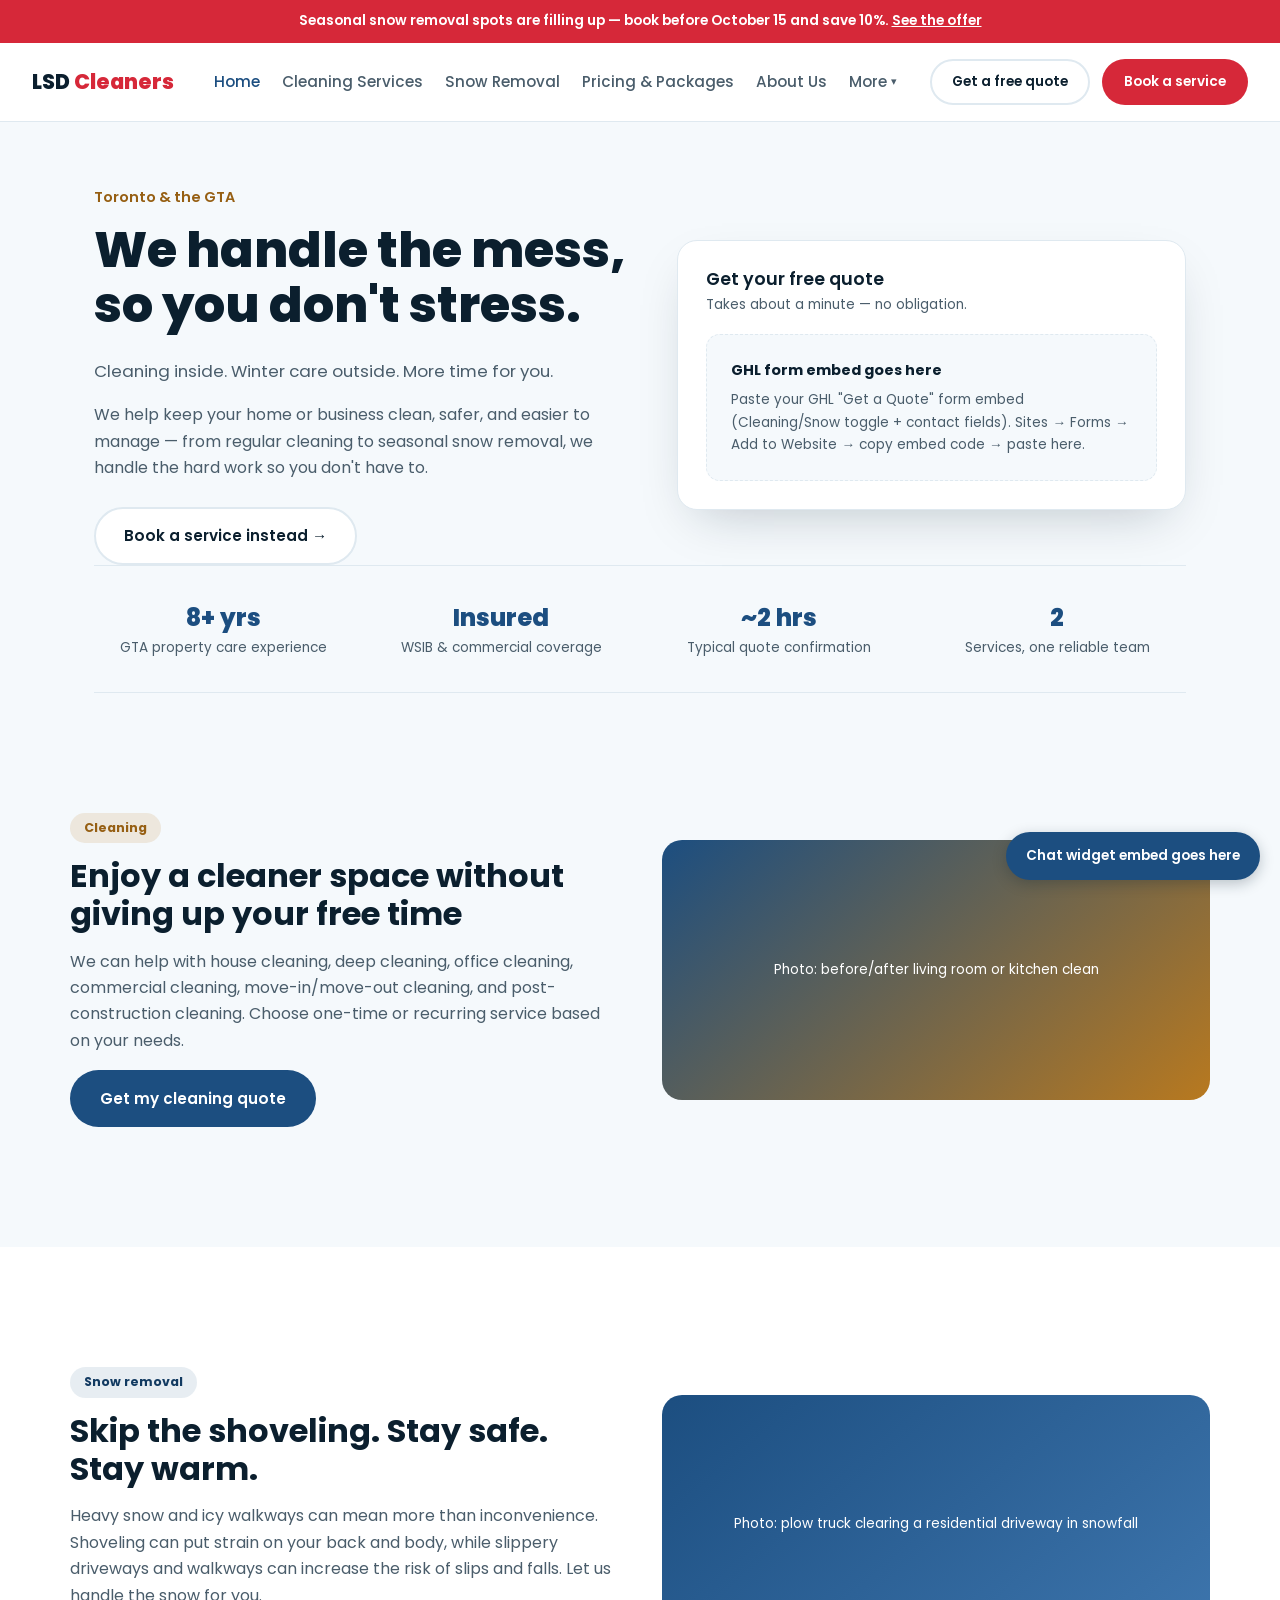
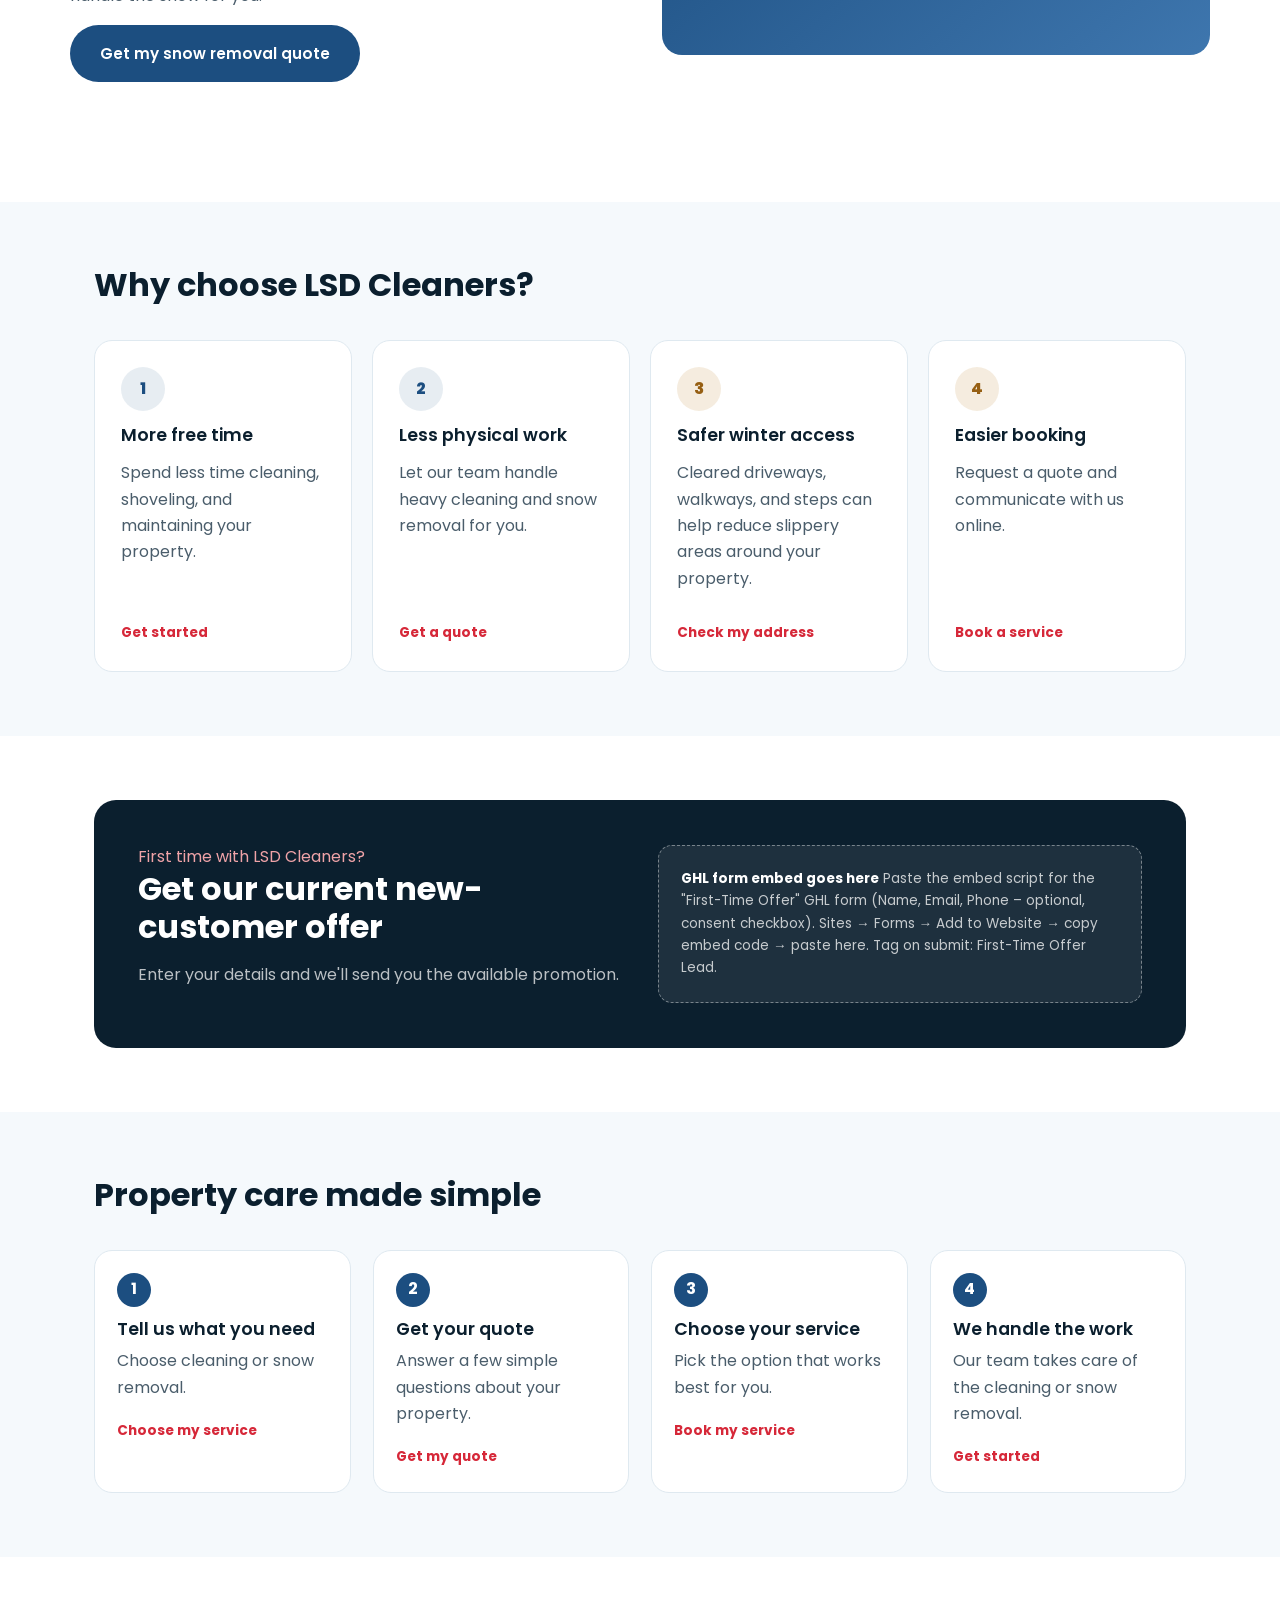
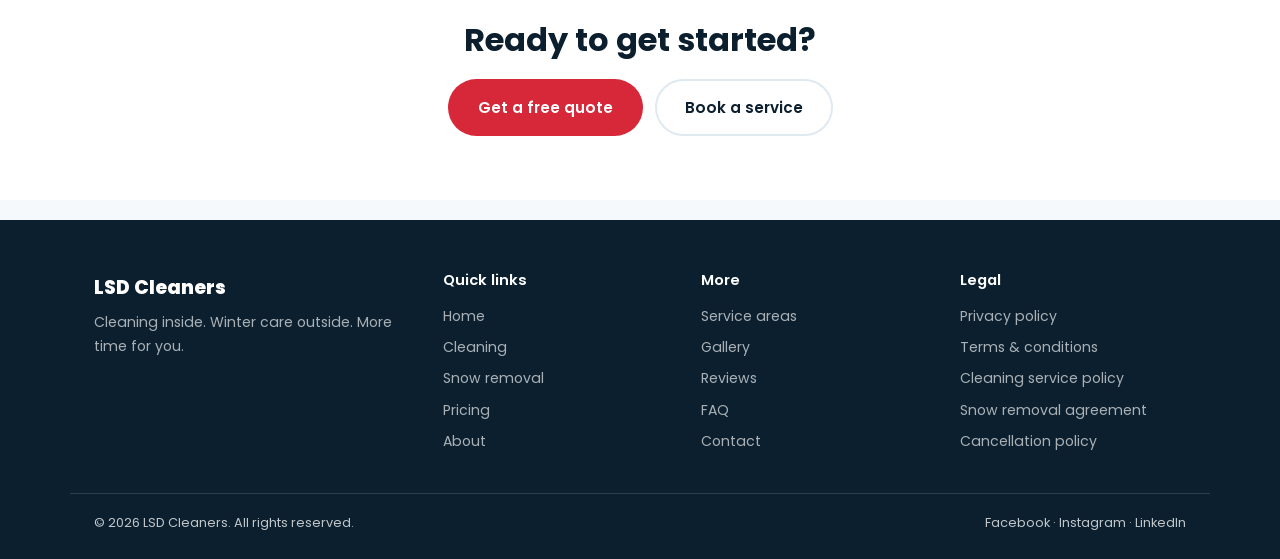
==== commit 6a69cd77: "Add files via upload" ====
--- a/index.html
+++ b/index.html
@@ -22,11 +22,16 @@
       <a href="snow-removal.html">Snow Removal</a>
       <a href="pricing.html">Pricing &amp; Packages</a>
       <a href="about.html">About Us</a>
-      <a href="service-areas.html">Service Areas</a>
-      <a href="gallery.html">Gallery</a>
-      <a href="reviews.html">Reviews</a>
-      <a href="faq.html">FAQ</a>
-      <a href="contact.html">Contact</a>
+      <div class="nav-dropdown" id="nav-more">
+        <button class="nav-dropdown-toggle" aria-haspopup="true" aria-expanded="false">More <span class="caret">&#9662;</span></button>
+        <div class="nav-dropdown-menu">
+          <a href="service-areas.html">Service Areas</a>
+          <a href="gallery.html">Gallery</a>
+          <a href="reviews.html">Reviews</a>
+          <a href="faq.html">FAQ</a>
+          <a href="contact.html">Contact</a>
+        </div>
+      </div>
     </nav>
     <div class="header-ctas">
       <a href="get-a-quote.html" class="btn btn-outline btn-sm">Get a free quote</a>
--- a/styles.css
+++ b/styles.css
@@ -34,7 +34,7 @@
 .announce a { text-decoration: underline; color: #fff; }
 
 /* Buttons — pill shaped */
-.btn { display: inline-flex; align-items: center; gap: 8px; padding: 14px 28px; border-radius: var(--radius-pill); font-weight: 600; font-size: 0.95rem; text-decoration: none; border: 2px solid transparent; cursor: pointer; transition: all 0.15s ease; }
+.btn { display: inline-flex; align-items: center; gap: 8px; padding: 14px 28px; border-radius: var(--radius-pill); font-weight: 600; font-size: 0.95rem; text-decoration: none; border: 2px solid transparent; cursor: pointer; transition: all 0.15s ease; white-space: nowrap; }
 .btn-primary { background: var(--urgency); color: #fff; }
 .btn-primary:hover { background: var(--urgency-dark); transform: translateY(-1px); }
 .btn-outline { background: #fff; border-color: var(--border); color: var(--ink); }
@@ -47,18 +47,30 @@
 
 /* Header */
 header.site-header { position: sticky; top: 0; z-index: 50; background: #fff; border-bottom: 1px solid var(--border); }
-.header-inner { display: flex; align-items: center; justify-content: space-between; padding: 16px 24px; max-width: var(--max); margin: 0 auto; }
-.logo { font-weight: 800; font-size: 1.3rem; text-decoration: none; color: var(--ink); }
+.header-inner { display: flex; align-items: center; justify-content: flex-start; padding: 16px 32px; width: 100%; }
+.logo { font-weight: 800; font-size: 1.3rem; text-decoration: none; color: var(--ink); white-space: nowrap; flex-shrink: 0; }
 .logo span { color: var(--urgency); }
-nav.main-nav { display: flex; gap: 22px; }
-nav.main-nav a { text-decoration: none; font-size: 0.9rem; font-weight: 500; color: var(--ink-soft); padding: 6px 0; }
+nav.main-nav { display: flex; gap: 22px; flex-wrap: nowrap; margin-left: 40px; align-items: center; }
+nav.main-nav a { text-decoration: none; font-size: 0.95rem; font-weight: 500; color: var(--ink-soft); padding: 6px 0; white-space: nowrap; }
 nav.main-nav a:hover, nav.main-nav a.active { color: var(--ice); }
-.header-ctas { display: flex; gap: 10px; align-items: center; }
+.nav-dropdown { position: relative; }
+.nav-dropdown-toggle { display: inline-flex; align-items: center; gap: 4px; background: none; border: none; font-family: var(--font); font-size: 0.95rem; font-weight: 500; color: var(--ink-soft); padding: 6px 0; cursor: pointer; white-space: nowrap; }
+.nav-dropdown-toggle .caret { font-size: 0.7rem; transition: transform 0.15s ease; }
+.nav-dropdown-toggle:hover, .nav-dropdown.open .nav-dropdown-toggle { color: var(--ice); }
+.nav-dropdown.open .caret { transform: rotate(180deg); }
+.nav-dropdown-menu { display: none; position: absolute; top: 100%; left: 0; margin-top: 10px; background: #fff; border: 1px solid var(--border); border-radius: 12px; box-shadow: 0 16px 34px -12px rgba(11,31,46,0.28); padding: 8px; min-width: 190px; z-index: 80; flex-direction: column; }
+.nav-dropdown.open .nav-dropdown-menu { display: flex; }
+.nav-dropdown-menu a { padding: 10px 14px; border-radius: 8px; font-size: 0.9rem; }
+.nav-dropdown-menu a:hover { background: var(--bg); color: var(--ice); }
+.header-ctas { display: flex; gap: 12px; align-items: center; flex-shrink: 0; margin-left: auto; }
 .nav-toggle { display: none; background: none; border: none; font-size: 1.6rem; cursor: pointer; color: var(--ink); }
-@media (max-width: 960px) {
-  nav.main-nav { display: none; flex-direction: column; gap: 0; position: absolute; top: 100%; left: 0; right: 0; background: #fff; border-bottom: 1px solid var(--border); padding: 8px 24px; }
+@media (max-width: 1250px) {
+  nav.main-nav { display: none; flex-direction: column; gap: 0; position: absolute; top: 100%; left: 0; right: 0; background: #fff; border-bottom: 1px solid var(--border); padding: 8px 24px; margin-left: 0; align-items: stretch; }
   nav.main-nav.open { display: flex; }
-  nav.main-nav a { padding: 12px 0; border-bottom: 1px solid var(--border); }
+  nav.main-nav a { padding: 12px 0; border-bottom: 1px solid var(--border); white-space: normal; }
+  .nav-dropdown-toggle { display: none; }
+  .nav-dropdown-menu { display: flex !important; position: static; box-shadow: none; border: none; padding: 0; margin: 0; min-width: 0; }
+  .nav-dropdown-menu a { padding: 12px 0; border-bottom: 1px solid var(--border); border-radius: 0; }
   .header-ctas .btn-outline { display: none; }
   .nav-toggle { display: block; }
 }
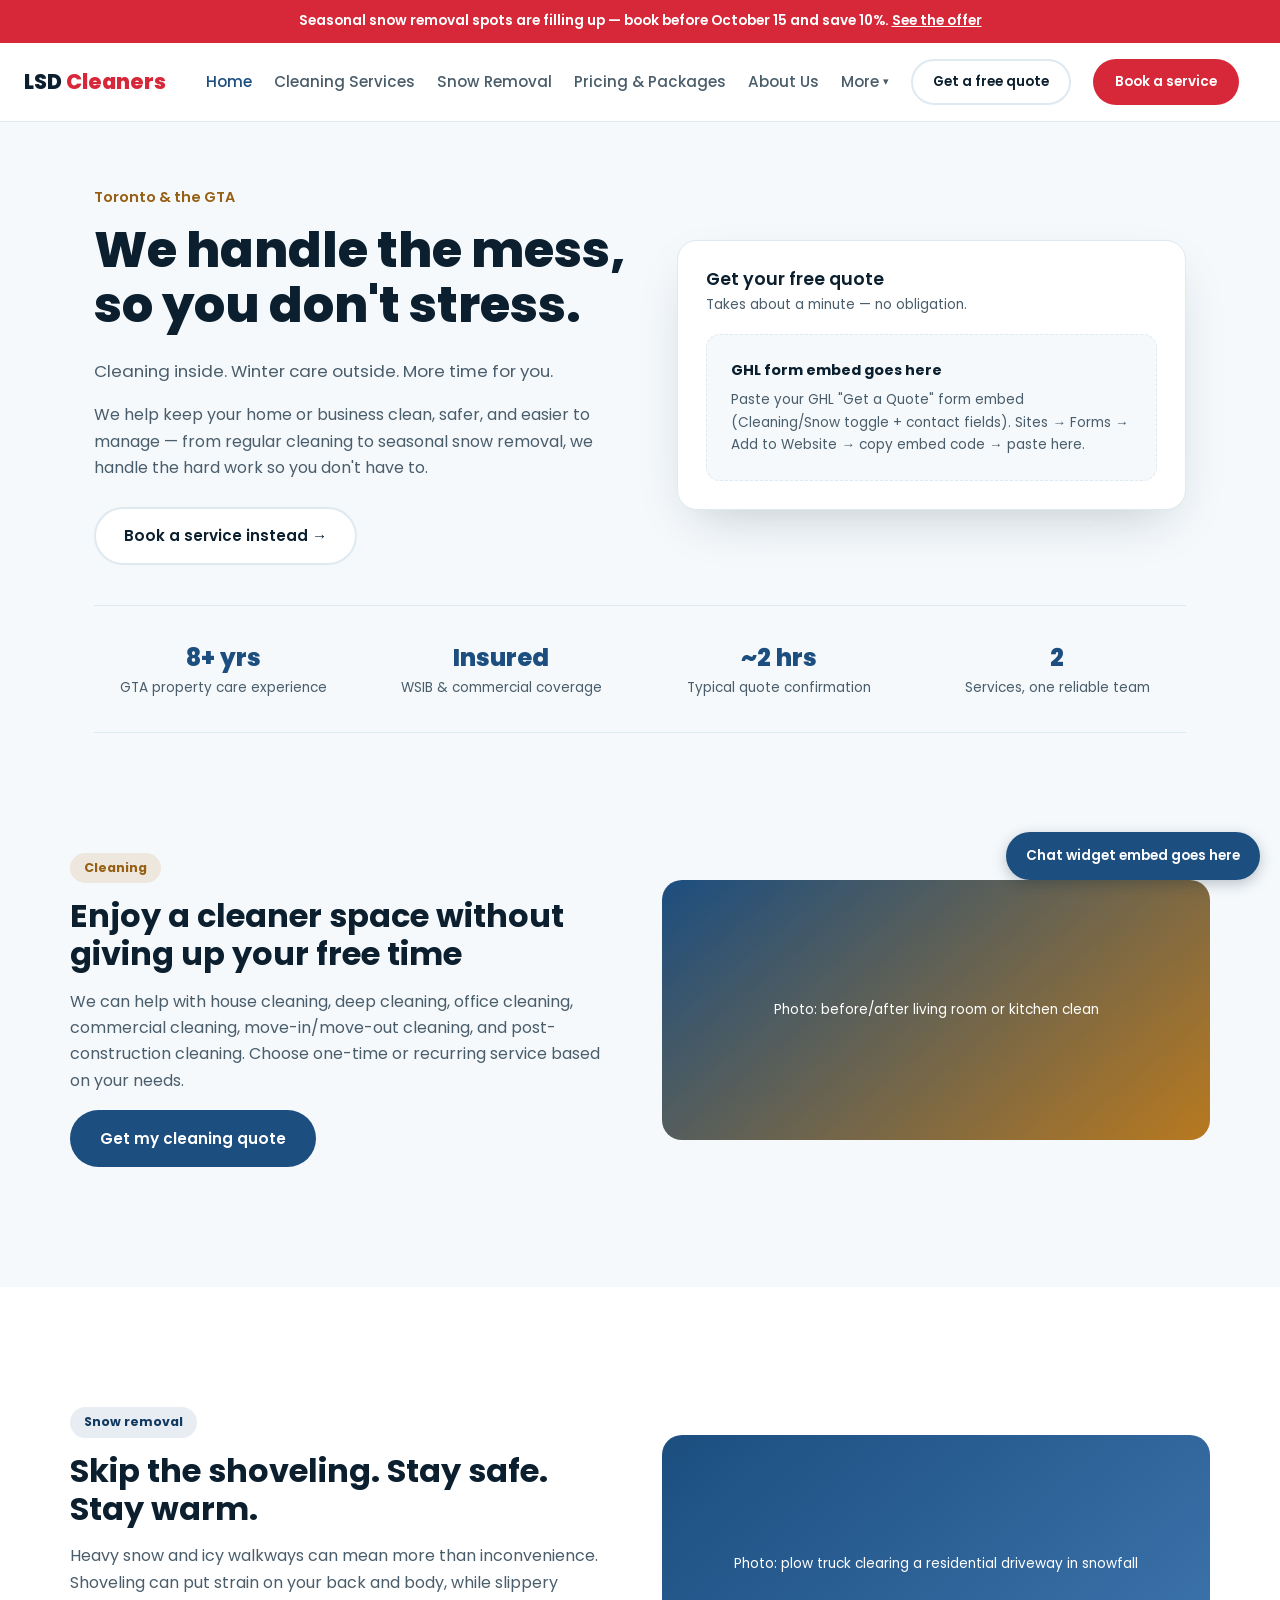
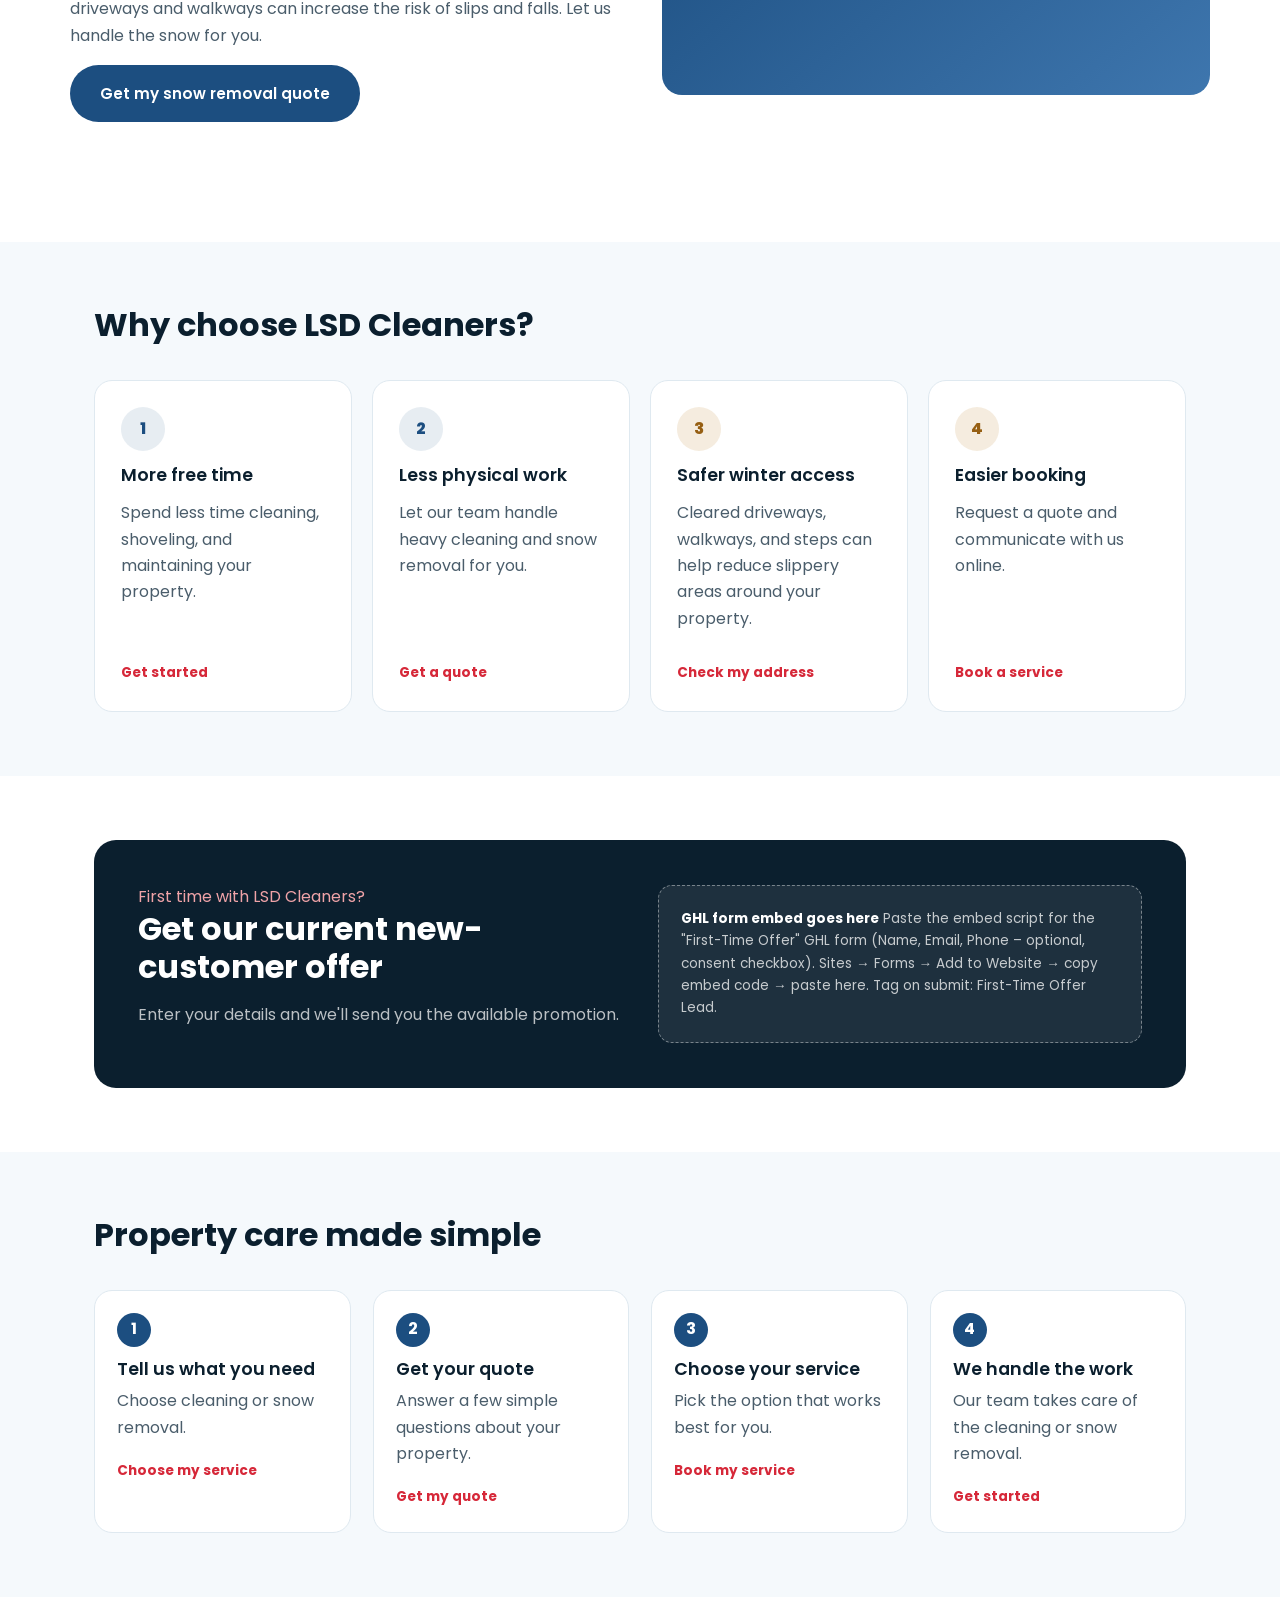
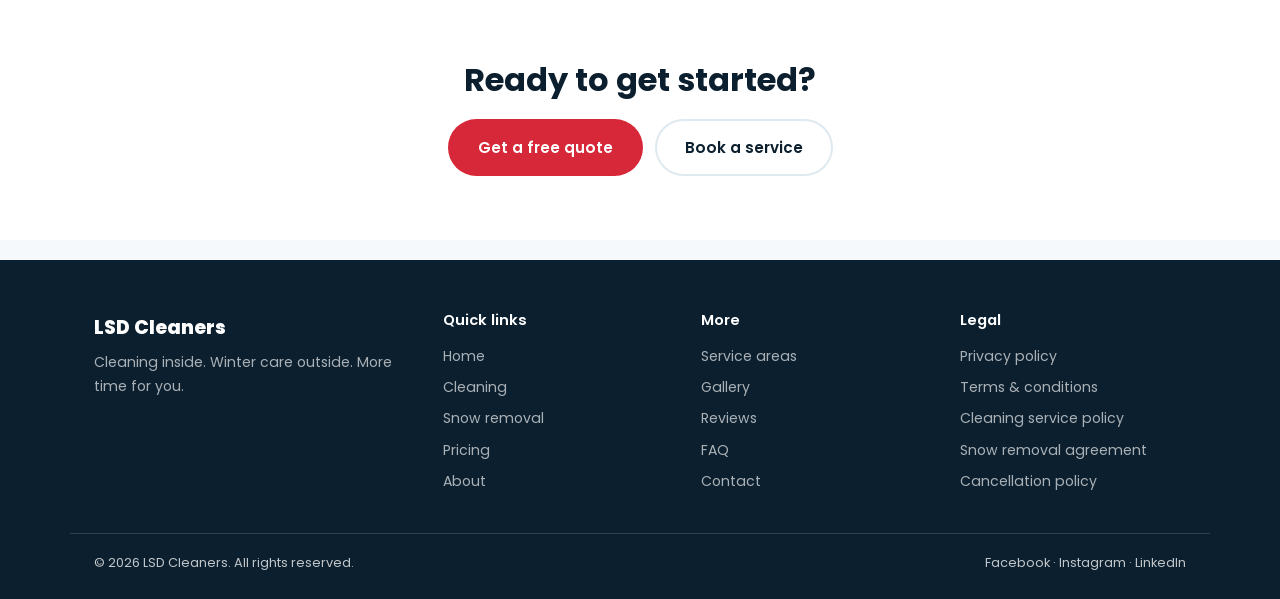
==== commit af004f66: "Add files via upload" ====
--- a/index.html
+++ b/index.html
@@ -42,7 +42,7 @@
 </header>
 
 <!-- ============ HERO w/ embedded quote card ============ -->
-<section class="section" style="padding-bottom:0;">
+<section class="section" style="padding-bottom:40px;">
   <div class="wrap hero-inner">
     <div class="hero-copy">
       <div class="kicker">Toronto &amp; the GTA</div>
--- a/styles.css
+++ b/styles.css
@@ -47,7 +47,7 @@
 
 /* Header */
 header.site-header { position: sticky; top: 0; z-index: 50; background: #fff; border-bottom: 1px solid var(--border); }
-.header-inner { display: flex; align-items: center; justify-content: flex-start; padding: 16px 32px; width: 100%; }
+.header-inner { display: flex; align-items: center; justify-content: flex-start; padding: 16px 24px; max-width: 1280px; margin: 0 auto; }
 .logo { font-weight: 800; font-size: 1.3rem; text-decoration: none; color: var(--ink); white-space: nowrap; flex-shrink: 0; }
 .logo span { color: var(--urgency); }
 nav.main-nav { display: flex; gap: 22px; flex-wrap: nowrap; margin-left: 40px; align-items: center; }
@@ -62,7 +62,7 @@
 .nav-dropdown.open .nav-dropdown-menu { display: flex; }
 .nav-dropdown-menu a { padding: 10px 14px; border-radius: 8px; font-size: 0.9rem; }
 .nav-dropdown-menu a:hover { background: var(--bg); color: var(--ice); }
-.header-ctas { display: flex; gap: 12px; align-items: center; flex-shrink: 0; margin-left: auto; }
+.header-ctas { display: flex; gap: 22px; align-items: center; flex-shrink: 0; margin-left: 22px; }
 .nav-toggle { display: none; background: none; border: none; font-size: 1.6rem; cursor: pointer; color: var(--ink); }
 @media (max-width: 1250px) {
   nav.main-nav { display: none; flex-direction: column; gap: 0; position: absolute; top: 100%; left: 0; right: 0; background: #fff; border-bottom: 1px solid var(--border); padding: 8px 24px; margin-left: 0; align-items: stretch; }
